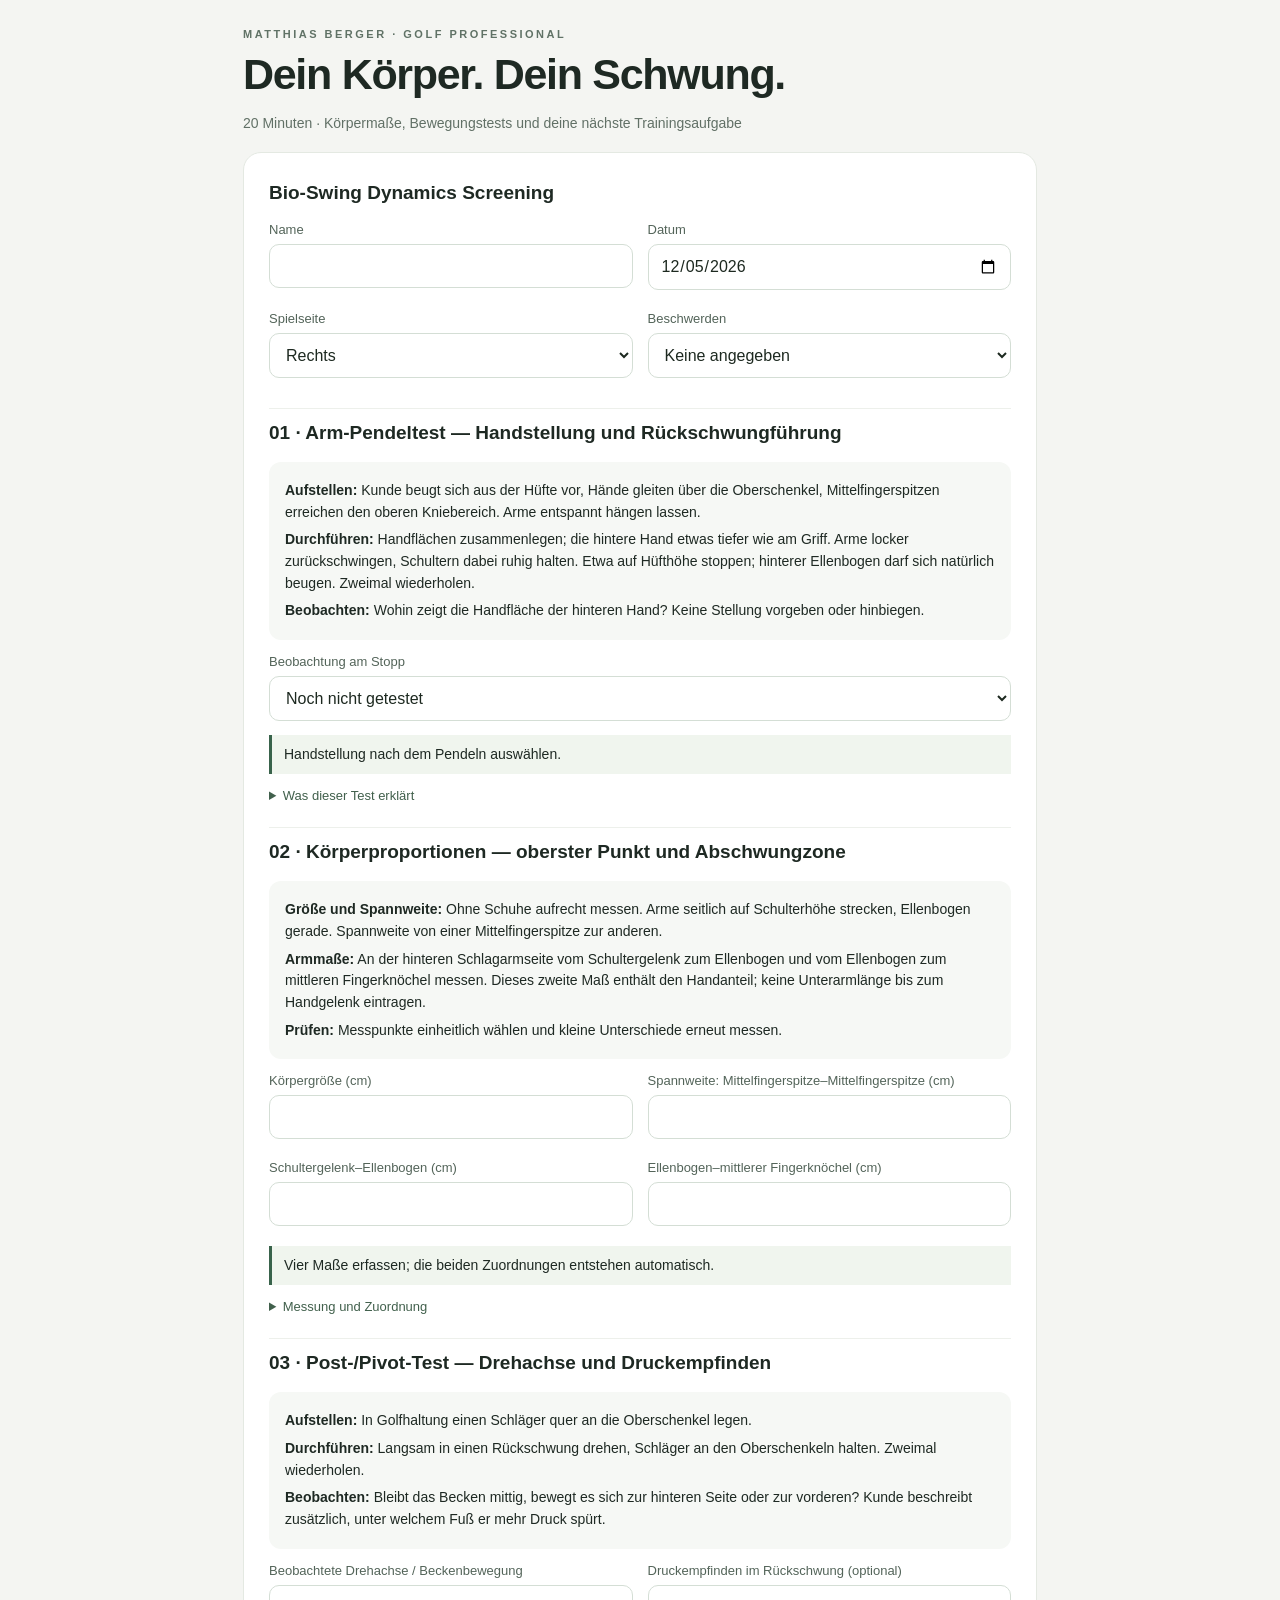
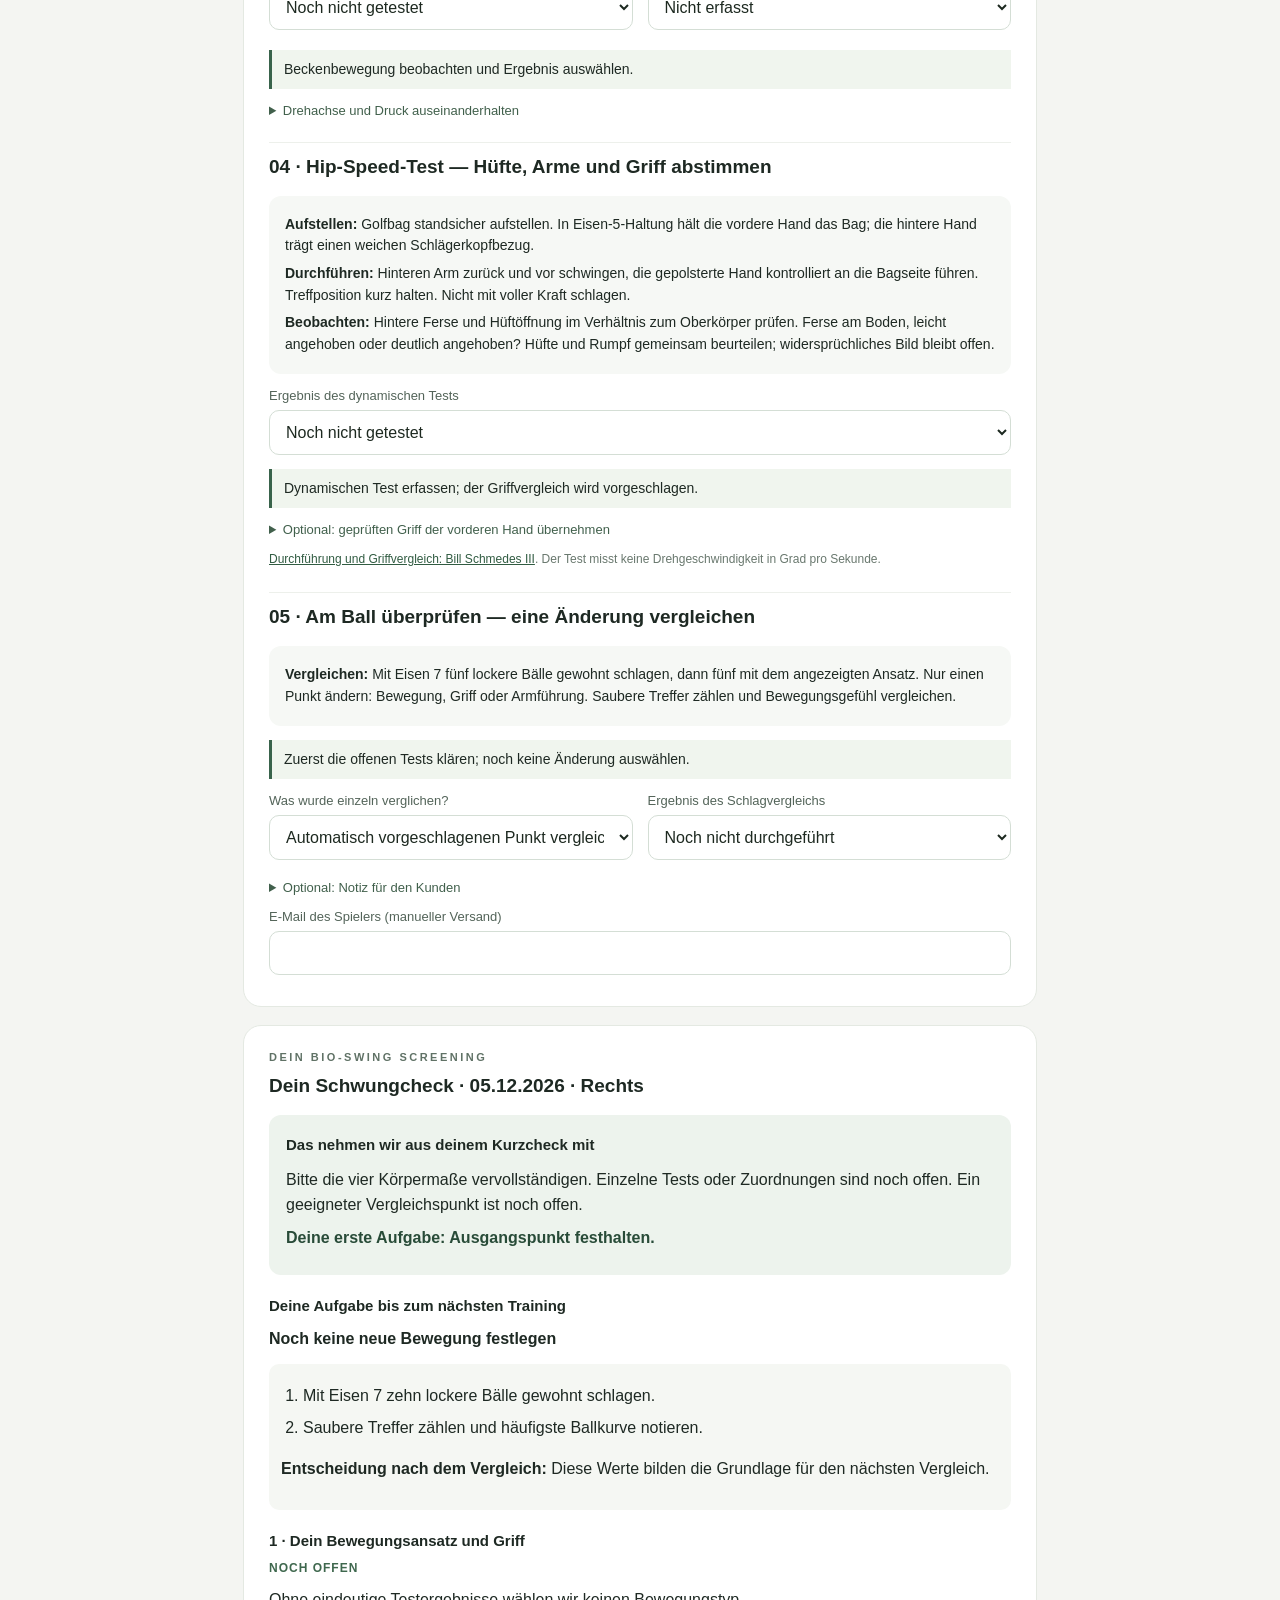
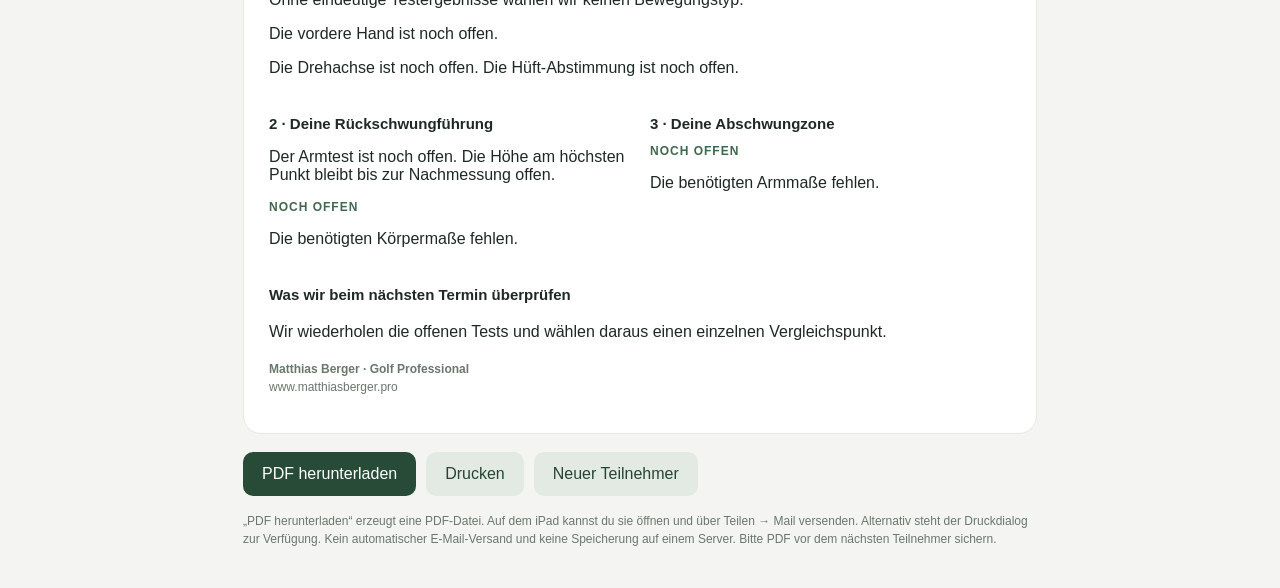
==== schwung-dna/index.html @ bc19c837 "Add guided Schwung-DNA screening and customer PDF report" ====
<!doctype html><html lang="de"><head><meta charset="utf-8"><meta name="viewport" content="width=device-width,initial-scale=1"><meta name="theme-color" content="#f4f5f2"><meta name="apple-mobile-web-app-capable" content="yes"><meta name="apple-mobile-web-app-title" content="Schwung-DNA"><link rel="manifest" href="manifest.webmanifest"><link rel="apple-touch-icon" href="icon.png"><title>Schwung-DNA | Matthias Berger</title><style>:root{font-family:-apple-system,BlinkMacSystemFont,'Helvetica Neue',Arial,sans-serif;color:#1e2923;background:#f4f5f2}*{box-sizing:border-box}body{margin:0}.wrap{max-width:850px;margin:auto;padding:28px}.eyebrow{font-size:11px;letter-spacing:2.5px;color:#607266;font-weight:600}h1{font-size:clamp(28px,5vw,43px);letter-spacing:-1.3px;margin:10px 0}h2{font-size:19px;margin:4px 0 18px}h3{font-size:15px;margin:22px 0 9px}.sub{color:#617066;font-size:14px;line-height:1.5}.card{background:#fff;border:1px solid #e4e9e2;border-radius:18px;padding:25px;margin:18px 0}.grid{display:grid;grid-template-columns:1fr 1fr;gap:15px}.field label{display:block;font-size:13px;margin-bottom:7px;color:#536459}input,select,textarea{width:100%;font:inherit;font-size:16px;padding:12px;border:1px solid #d4ded5;border-radius:10px;background:white;color:#1d2920}textarea{min-height:65px;resize:vertical}.hint{font-size:12px;color:#69786e;margin:6px 0 0;line-height:1.45}.section{padding-top:9px;border-top:1px solid #edf0eb;margin-top:24px}.result{background:#edf3ed;padding:17px;border-radius:12px;line-height:1.75}.result p{margin:6px 0}.pill{display:inline-block;border:1px solid #d6e2d7;padding:5px 9px;border-radius:30px;margin:3px 5px 3px 0;font-size:12px}.actions{display:flex;gap:10px;flex-wrap:wrap;margin:16px 0}button{border:0;border-radius:10px;background:#284b38;color:white;font:inherit;padding:13px 19px;cursor:pointer}.secondary{background:#e3eae3;color:#274433}.small{font-size:12px;color:#69776d;line-height:1.5}.reportline{border-bottom:1px solid #edf0ec;padding:8px 0}.reportline b{display:inline-block;min-width:155px}.tag{font-size:12px;font-weight:600;color:#3f684e;text-transform:uppercase;letter-spacing:1px}.no-print{}@media(max-width:620px){.wrap{padding:15px}.grid{grid-template-columns:1fr}.card{padding:18px}}@media print{@page{size:A4;margin:14mm}body{background:white}.wrap{max-width:none;padding:0}.no-print,.inputcard{display:none!important}.card{border:0;padding:0;margin:0}.result{background:#f0f3ef!important;-webkit-print-color-adjust:exact;print-color-adjust:exact}h1{font-size:28px}.reportline{padding:6px 0}h3{margin:13px 0 5px}}.visualgrid{display:grid;grid-template-columns:repeat(3,minmax(0,1fr));gap:10px}.visual{border:1px solid #dce4dc;border-radius:12px;padding:10px;text-align:center}.visual img{width:100%;height:145px;object-fit:contain}.visual strong{display:block;font-size:12px}.visual small{font-size:10px;color:#65756b}.visual.active{border:2px solid #37694e;background:#f0f6ef}.takeaway{background:#f5f7f3;border-radius:10px;padding:12px;margin:12px 0}.reportheader{display:flex;justify-content:space-between;gap:12px}.reportheader .site{font-size:11px;color:#627568}.reportline{overflow-wrap:anywhere}@media print{.visualgrid{grid-template-columns:repeat(3,1fr)}.visual img{height:100px}.visual{break-inside:avoid}.card{break-inside:auto}#report{font-size:11px}.takeaway{padding:8px}h2{margin:5px 0 9px}h3{margin:10px 0 5px}} @media print{#report{display:block!important}#planes img{max-height:90px!important}#report .visual{page-break-inside:avoid}#pdfhelp{display:none!important}} .visualgrid{grid-template-columns:repeat(2,minmax(0,1fr));max-width:650px;margin:12px auto}.visualgrid.single{grid-template-columns:1fr;max-width:340px}.photo-wrap{position:relative;height:280px;display:inline-block;max-width:100%;aspect-ratio:var(--ratio)}.photo-wrap img{width:100%;height:100%;object-fit:contain}.focusring{position:absolute;left:var(--x);top:var(--y);width:32px;height:32px;transform:translate(-50%,-50%);border:3px solid #284b38;box-shadow:0 0 0 2px white;border-radius:50%;pointer-events:none}.visual small{display:block;font-size:12px;line-height:1.5;margin:7px 0}.visual strong{font-size:15px;margin:9px 0}.visual{text-align:center;padding:14px}.result h3{margin-top:0}#screening{line-height:1.55}#findingreport,#practice,#recommendation{line-height:1.6}#reportname{margin-top:12px}#reportnote{margin-top:20px}@media print{#report{font-size:12px}.photo-wrap{height:210px}.visual img,#planes img{height:100%!important;max-height:none!important}.visualgrid{max-width:520px}.visualgrid.single{max-width:270px}h3{break-after:avoid}.takeaway,.result,.visualgrid{break-inside:avoid}#reportnote{font-size:9px}}@media print{@page{margin:10mm}#report{font-size:10.5px}#report h2{font-size:20px}#report h3{font-size:13px;margin:9px 0 4px}#report .small{font-size:9px}#report p{margin:5px 0;line-height:1.4}.photo-wrap{height:145px}.visualgrid.single{max-width:230px}.visualgrid{max-width:480px}.visual strong{font-size:11px}.visual small{font-size:9px}.visual{padding:7px}.result{padding:10px}#reportnote{break-inside:avoid}}.horizon-grid{max-width:none;gap:18px}.horizon-grid.single{max-width:650px}.horizon-grid .sequence{display:block;width:100%;height:auto;object-fit:contain}.horizon-grid strong{font-size:14px}.horizon-grid small{text-align:left}.coach-example{max-width:100%;height:auto;margin:10px 0}@media(max-width:620px){.horizon-grid{grid-template-columns:1fr}}@media print{.horizon-grid{max-width:none;gap:10px}.horizon-grid.single{max-width:420px}.horizon-grid .sequence,#planes .sequence{height:auto!important;max-height:none!important}.horizon-grid .visual{break-inside:avoid}.horizon-grid small{font-size:9px}}.profile-photo{max-width:560px;margin:12px auto}.profile-photo img{width:100%;height:auto;display:block}.track-wrap{position:relative}.track-highlight{position:absolute;top:0;bottom:0;width:33.333%;border:3px solid #284b38;pointer-events:none;border-radius:8px}.profile-photo small{display:block;font-size:11px;margin:5px 0;color:#617066}@media print{.profile-photo{max-width:290px;margin:5px auto}.profile-photo small{font-size:8px}#profilebody,#profileback,#profiledown{break-inside:avoid}}.testguide{background:#f6f8f5;border-radius:12px;padding:12px 16px;margin-bottom:14px;font-size:14px;line-height:1.55}.testguide p{margin:6px 0}.testresult{border-left:3px solid #39634b;padding:9px 12px;background:#f0f5ee;font-size:14px;line-height:1.5}details{margin:14px 0}summary{cursor:pointer;font-size:13px;color:#41604c}a{color:#315c42}.field{margin-bottom:6px}#profilebody .profile-photo,#profiledown .profile-photo{max-width:660px}@media print{#profilebody .profile-photo{max-width:360px}#profiledown .profile-photo{max-width:360px}}.priority{font-weight:600;color:#284b38}.planlabel{font-weight:600}#practice ol{padding-left:22px;margin:8px 0}#practice li{margin:8px 0;line-height:1.5}@media print{#trainingblock,#nextblock{break-inside:avoid;page-break-inside:avoid}#trainingblock h3,#nextblock h3{break-after:avoid;page-break-after:avoid}#report .profile-photo{max-width:260px}#profilebody .profile-photo{max-width:310px}#report .priority{margin:7px 0}#practice li{margin:4px 0;line-height:1.35}#report .takeaway{padding:8px}}.grip-crop{position:relative;overflow:hidden;width:100%}.grip-crop img{position:absolute;max-width:none;height:auto}.grip-crop.mirrored{transform:scaleX(-1)}.scoretable{width:100%;border-collapse:collapse;font-size:12px;margin:8px 0}.scoretable td,.scoretable th{border:1px solid #d9e2d8;text-align:left;padding:7px}.scoretable th{background:#f0f4ed}.plane-grid{display:grid;grid-template-columns:1fr 1fr;gap:20px}#bodypicture{float:right;width:180px;margin:0 0 12px 20px}#profilebody:after{content:"";display:block;clear:both}#bodypicture .profile-photo{margin:0}#trainingblock{margin:18px 0}#profileback,#profiledown{min-width:0}@media(max-width:620px){.plane-grid{grid-template-columns:1fr}#bodypicture{float:none;width:160px;margin:12px auto}.scoretable{font-size:10px}}@media print{#report{font-size:10px!important}#report h3{font-size:12px;margin:9px 0 4px}#report p{line-height:1.3!important;margin:4px 0!important}#report h2{font-size:18px}#report .result{padding:8px}#bodypicture{width:30mm;margin:0 0 4mm 5mm}#bodypicture .profile-photo{max-width:30mm}#bodypicture small{font-size:7px}#report .plane-grid{gap:5mm}#report .plane-grid .profile-photo{max-width:58mm;margin:4px auto}#report .plane-grid small{font-size:7px}#report .scoretable{font-size:8px}#report .scoretable td,#report .scoretable th{padding:5px}#trainingblock{margin:8px 0!important}#practice li{margin:3px 0;line-height:1.3}#report .takeaway{padding:7px}}</style></head><body><main class="wrap"><div class="eyebrow no-print">MATTHIAS BERGER · GOLF PROFESSIONAL</div><h1 class="no-print">Dein Körper. Dein Schwung.</h1><p class="sub no-print">20 Minuten · Körpermaße, Bewegungstests und deine nächste Trainingsaufgabe</p><section class="card inputcard"><h2>Bio-Swing Dynamics Screening</h2>

<div class="grid"><div class="field"><label for="name">Name</label><input id="name" autocomplete="off"></div><div class="field"><label for="date">Datum</label><input id="date" type="date"></div><div class="field"><label for="hand">Spielseite</label><select id="hand"><option>Rechts</option><option>Links</option></select></div><div class="field"><label for="pain">Beschwerden</label><select id="pain"><option value="Keine angegeben">Keine angegeben</option><option value="Bewegung schmerzhaft – Test angepasst/ausgelassen">Bewegung schmerzhaft – Test angepasst/ausgelassen</option><option value="Bewegung eingeschränkt">Bewegung eingeschränkt</option></select></div></div>


<div class="section"><h2>01 · Arm-Pendeltest — Handstellung und Rückschwungführung</h2>
<div class="testguide"><p><b>Aufstellen:</b> Kunde beugt sich aus der Hüfte vor, Hände gleiten über die Oberschenkel, Mittelfingerspitzen erreichen den oberen Kniebereich. Arme entspannt hängen lassen.</p>
<p><b>Durchführen:</b> Handflächen zusammenlegen; die hintere Hand etwas tiefer wie am Griff. Arme locker zurückschwingen, Schultern dabei ruhig halten. Etwa auf Hüfthöhe stoppen; hinterer Ellenbogen darf sich natürlich beugen. Zweimal wiederholen.</p>
<p><b>Beobachten:</b> Wohin zeigt die Handfläche der hinteren Hand? Keine Stellung vorgeben oder hinbiegen.</p></div>
<div class="field"><label for="fold">Beobachtung am Stopp</label><select id="fold"><option value="">Noch nicht getestet</option><option value="Side/Under">Handfläche eher nach oben · Under</option><option value="Side On">Handfläche eher seitlich · Side On</option><option value="On Top">Handfläche eher zum Boden · On Top</option><option value="Uneindeutig">Uneindeutig / bei Wiederholung unterschiedlich</option></select></div>
<p class="testresult" id="armresult"></p>
<details><summary>Was dieser Test erklärt</summary><p class="hint">Handstellung der hinteren Hand und ein Ansatz für die Rückschwungführung. Der höchste Rückschwungpunkt wird erst mit Größe/Spannweite bestimmt. Die drei Hauptgruppen sind eine vereinfachte Erfassung; Übergangsformen bleiben offen.</p><p class="hint"><a href="https://golf.com/instruction/grip-golf-club-test-can-tell-you/" target="_blank" rel="noopener">Durchführung: Debbie Doniger / Mike Adams</a> · <a href="https://appmesolutions.wixsite.com/vero-golf-pro/bioswing-dynamics-certification-exam" target="_blank" rel="noopener">Armfaltung und Ebenen: Sal Spallone</a></p></details></div>

<div class="section"><h2>02 · Körperproportionen — oberster Punkt und Abschwungzone</h2>
<div class="testguide"><p><b>Größe und Spannweite:</b> Ohne Schuhe aufrecht messen. Arme seitlich auf Schulterhöhe strecken, Ellenbogen gerade. Spannweite von einer Mittelfingerspitze zur anderen.</p>
<p><b>Armmaße:</b> An der hinteren Schlagarmseite vom Schultergelenk zum Ellenbogen und vom Ellenbogen zum mittleren Fingerknöchel messen. Dieses zweite Maß enthält den Handanteil; keine Unterarmlänge bis zum Handgelenk eintragen.</p>
<p><b>Prüfen:</b> Messpunkte einheitlich wählen und kleine Unterschiede erneut messen.</p></div>
<div class="grid"><div class="field"><label for="height">Körpergröße (cm)</label><input id="height" type="number" inputmode="decimal" min="100" max="230" step="0.1"></div><div class="field"><label for="span">Spannweite: Mittelfingerspitze–Mittelfingerspitze (cm)</label><input id="span" type="number" inputmode="decimal" min="90" max="250" step="0.1"></div><div class="field"><label for="upper">Schultergelenk–Ellenbogen (cm)</label><input id="upper" type="number" inputmode="decimal" min="15" max="65" step="0.1"></div><div class="field"><label for="fore">Ellenbogen–mittlerer Fingerknöchel (cm)</label><input id="fore" type="number" inputmode="decimal" min="15" max="70" step="0.1"></div></div>
<p class="testresult" id="measureresult"></p><details><summary>Messung und Zuordnung</summary><p class="hint">Spannweite im Verhältnis zur Größe → vorderer Arm am höchsten Rückschwungpunkt. Ellenbogen–Fingerknöchel im Verhältnis zum Oberarm → Abschwungzone. Ungleiche Differenzen bis 1 cm bleiben zur Nachmessung offen; eigene Arbeitsregel, kein offizieller BSD-Grenzwert.</p><p class="hint"><a href="https://www.advanceddynamicgolfcenter.com/post/what-is-bio-swing-mechanics" target="_blank" rel="noopener">Messung und Ebenen</a></p></details></div>

<div class="section"><h2>03 · Post-/Pivot-Test — Drehachse und Druckempfinden</h2>
<div class="testguide"><p><b>Aufstellen:</b> In Golfhaltung einen Schläger quer an die Oberschenkel legen.</p><p><b>Durchführen:</b> Langsam in einen Rückschwung drehen, Schläger an den Oberschenkeln halten. Zweimal wiederholen.</p><p><b>Beobachten:</b> Bleibt das Becken mittig, bewegt es sich zur hinteren Seite oder zur vorderen? Kunde beschreibt zusätzlich, unter welchem Fuß er mehr Druck spürt.</p></div>
<div class="grid"><div class="field"><label for="post">Beobachtete Drehachse / Beckenbewegung</label><select id="post"><option value="">Noch nicht getestet</option><option value="Front">Eher vordere Seite · Front Post</option><option value="Center">Eher mittig · Center Post</option><option value="Rear">Eher hintere Seite · Rear Post</option><option value="Unclear">Uneindeutig</option></select></div><div class="field"><label for="pressure">Druckempfinden im Rückschwung (optional)</label><select id="pressure"><option value="">Nicht erfasst</option><option value="front">Eher unter dem vorderen Fuß</option><option value="center">Ähnlich unter beiden Füßen</option><option value="rear">Eher unter dem hinteren Fuß</option><option value="unclear">Nicht eindeutig spürbar</option></select></div></div>
<p class="testresult" id="postresult"></p><details><summary>Drehachse und Druck auseinanderhalten</summary><p class="hint">Die beobachtete Drehachse hilft, die Körperbewegung zu organisieren. Das Druckempfinden ist eine zusätzliche Rückmeldung, keine gemessene Druckverteilung. Rear Post fordert nicht dazu auf, im Treffmoment das Gewicht hinten zu lassen. Für Druckkurven sind Messplatten erforderlich.</p><p class="hint"><a href="https://golf.com/instruction/five-easy-tests-to-gain-at-least-20-yards-with-your-driver/" target="_blank" rel="noopener">Durchführung: Mike Adams / Bernie Najar, Pivot-Test</a> · <a href="https://newhorizonsgolf.com/BioSwingDynamics.html" target="_blank" rel="noopener">Begriffserklärung: E.A. Tischler</a></p></details></div>

<div class="section"><h2>04 · Hip-Speed-Test — Hüfte, Arme und Griff abstimmen</h2>
<div class="testguide"><p><b>Aufstellen:</b> Golfbag standsicher aufstellen. In Eisen-5-Haltung hält die vordere Hand das Bag; die hintere Hand trägt einen weichen Schlägerkopfbezug.</p><p><b>Durchführen:</b> Hinteren Arm zurück und vor schwingen, die gepolsterte Hand kontrolliert an die Bagseite führen. Treffposition kurz halten. Nicht mit voller Kraft schlagen.</p><p><b>Beobachten:</b> Hintere Ferse und Hüftöffnung im Verhältnis zum Oberkörper prüfen. Ferse am Boden, leicht angehoben oder deutlich angehoben? Hüfte und Rumpf gemeinsam beurteilen; widersprüchliches Bild bleibt offen.</p></div>
<div class="field"><label for="hip">Ergebnis des dynamischen Tests</label><select id="hip"><option value="">Noch nicht getestet</option><option value="Slow">Ferse am Boden, Hüfte relativ zum Rumpf zurück · Slow</option><option value="Mid">Ferse leicht angehoben, Hüfte/Rumpf gemeinsam · Mid</option><option value="Fast">Ferse deutlich angehoben, Hüfte voraus · Fast</option><option value="Unclear">Merkmale widersprüchlich / uneindeutig</option></select></div>
<p class="testresult" id="hipresult"></p>
<details><summary>Optional: geprüften Griff der vorderen Hand übernehmen</summary><div class="field"><label for="leadgrip">Im Schlagvergleich bestätigter Griffansatz</label><select id="leadgrip"><option value="">Automatischen Vergleichsvorschlag verwenden</option><option>Schwächer</option><option>Neutral</option><option>Stärker</option></select></div><p class="hint">Die hintere Hand kommt aus Test 01. Der Hip-Speed-Test liefert einen Vergleichsvorschlag für die vordere Hand. Keine pauschale Drehung beider Hände und keine Änderung des Griffdrucks.</p></details>
<p class="hint"><a href="https://golfwrx.com/205319/measure-your-hip-speed-to-determine-your-proper-setup/" target="_blank" rel="noopener">Durchführung und Griffvergleich: Bill Schmedes III</a>. Der Test misst keine Drehgeschwindigkeit in Grad pro Sekunde.</p></div>

<div class="section"><h2>05 · Am Ball überprüfen — eine Änderung vergleichen</h2>
<div class="testguide"><p><b>Vergleichen:</b> Mit Eisen 7 fünf lockere Bälle gewohnt schlagen, dann fünf mit dem angezeigten Ansatz. Nur einen Punkt ändern: Bewegung, Griff oder Armführung. Saubere Treffer zählen und Bewegungsgefühl vergleichen.</p></div>
<p class="testresult" id="compareresult"></p>
<div class="grid"><div class="field"><label for="focus">Was wurde einzeln verglichen?</label><select id="focus"><option value="">Automatisch vorgeschlagenen Punkt vergleichen</option><option value="motion">Körperbewegung</option><option value="grip">Griffansatz</option><option value="back">Rückschwungführung / oberster Punkt</option><option value="down">Abschwungzone</option></select></div><div class="field"><label for="trial">Ergebnis des Schlagvergleichs</label><select id="trial"><option value="">Noch nicht durchgeführt</option><option value="better">Mehr saubere Treffer / angenehmer</option><option value="same">Kein klarer Unterschied</option><option value="worse">Ungünstiger</option><option value="unclear">Uneindeutig</option></select></div></div>


<details><summary>Optional: Notiz für den Kunden</summary><div class="field"><label for="finding">Persönliche Ergänzung</label><textarea id="finding" maxlength="200" placeholder="Nur ergänzen, wenn für das Training hilfreich."></textarea></div></details>
<div class="field"><label for="email">E-Mail des Spielers (manueller Versand)</label><input id="email" type="email" autocomplete="off"></div></div>
</section><section class="card" id="report">
<div class="eyebrow">DEIN BIO-SWING SCREENING</div><h2 id="reportname"></h2>
<div class="result"><h3>Das nehmen wir aus deinem Kurzcheck mit</h3><p id="findingreport"></p><p id="priority" class="priority"></p><p class="small" id="measurements"></p></div>
<section id="trainingblock"><h3>Deine Aufgabe bis zum nächsten Training</h3><p id="planlabel" class="planlabel"></p><div class="takeaway" id="practice"></div><div id="scorecard"><p class="small">Saubere Treffer eintragen — jeweils fünf Bälle pro Variante</p><table class="scoretable"><thead><tr><th>Einheit</th><th>Gewohnt</th><th>Vergleich</th><th>Gefühl: besser / gleich / schlechter</th></tr></thead><tbody><tr><td>1 · Datum: ______</td><td>___ / 5</td><td>___ / 5</td><td>________________</td></tr><tr><td>2 · Datum: ______</td><td>___ / 5</td><td>___ / 5</td><td>________________</td></tr></tbody></table></div></section><div id="profilebody"><h3>1 · Dein Bewegungsansatz und Griff</h3><div id="bodypicture"></div><p class="tag" id="powerlabel"></p><p id="powertext"></p><p id="griptext"></p><p id="bodydetail"></p></div>
<div class="plane-grid"><div id="profileback"><h3>2 · Deine Rückschwungführung</h3><p id="armbacktext"></p><p class="tag" id="backlabel"></p><p id="backtext"></p><div id="backpicture"></div></div>
<div id="profiledown"><h3>3 · Deine Abschwungzone</h3><p class="tag" id="downlabel"></p><p id="downtext"></p><div id="downpicture"></div></div></div><div id="observationsblock" hidden><h3>Im Termin beobachtet</h3><p id="observations"></p></div>

<section id="nextblock"><h3>Was wir beim nächsten Termin überprüfen</h3><p id="recommendation"></p></section>

<p class="small"><b>Matthias Berger · Golf Professional</b><br>www.matthiasberger.pro</p>
</section><div class="actions no-print"><button type="button" onclick="downloadReport(this)">PDF herunterladen</button><button type="button" class="secondary" onclick="printReport()">Drucken</button><button type="button" class="secondary" onclick="resetAll()">Neuer Teilnehmer</button></div><p class="small no-print">„PDF herunterladen“ erzeugt eine PDF-Datei. Auf dem iPad kannst du sie öffnen und über Teilen → Mail versenden. Alternativ steht der Druckdialog zur Verfügung. Kein automatischer E-Mail-Versand und keine Speicherung auf einem Server. Bitte PDF vor dem nächsten Teilnehmer sichern.</p></main><script src="rules.js"></script><script src="app.js"></script><div id="pdfhelp" class="card no-print" hidden style="margin:15px auto;max-width:900px"><strong>PDF auf dem iPad Pro speichern</strong><p>Die veröffentlichte Web-App in <b>Safari</b> öffnen. „PDF erstellen / Drucken“ antippen. In der iPad-Druckansicht die Seitenvorschau mit zwei Fingern auseinanderziehen. Dann auf „Teilen“ tippen und „In Dateien sichern“ oder „Mail“ wählen. Falls die Druckansicht nicht erscheint: In Safari auf Teilen → Drucken gehen.</p></div><script src="pdf.js"></script></body></html>
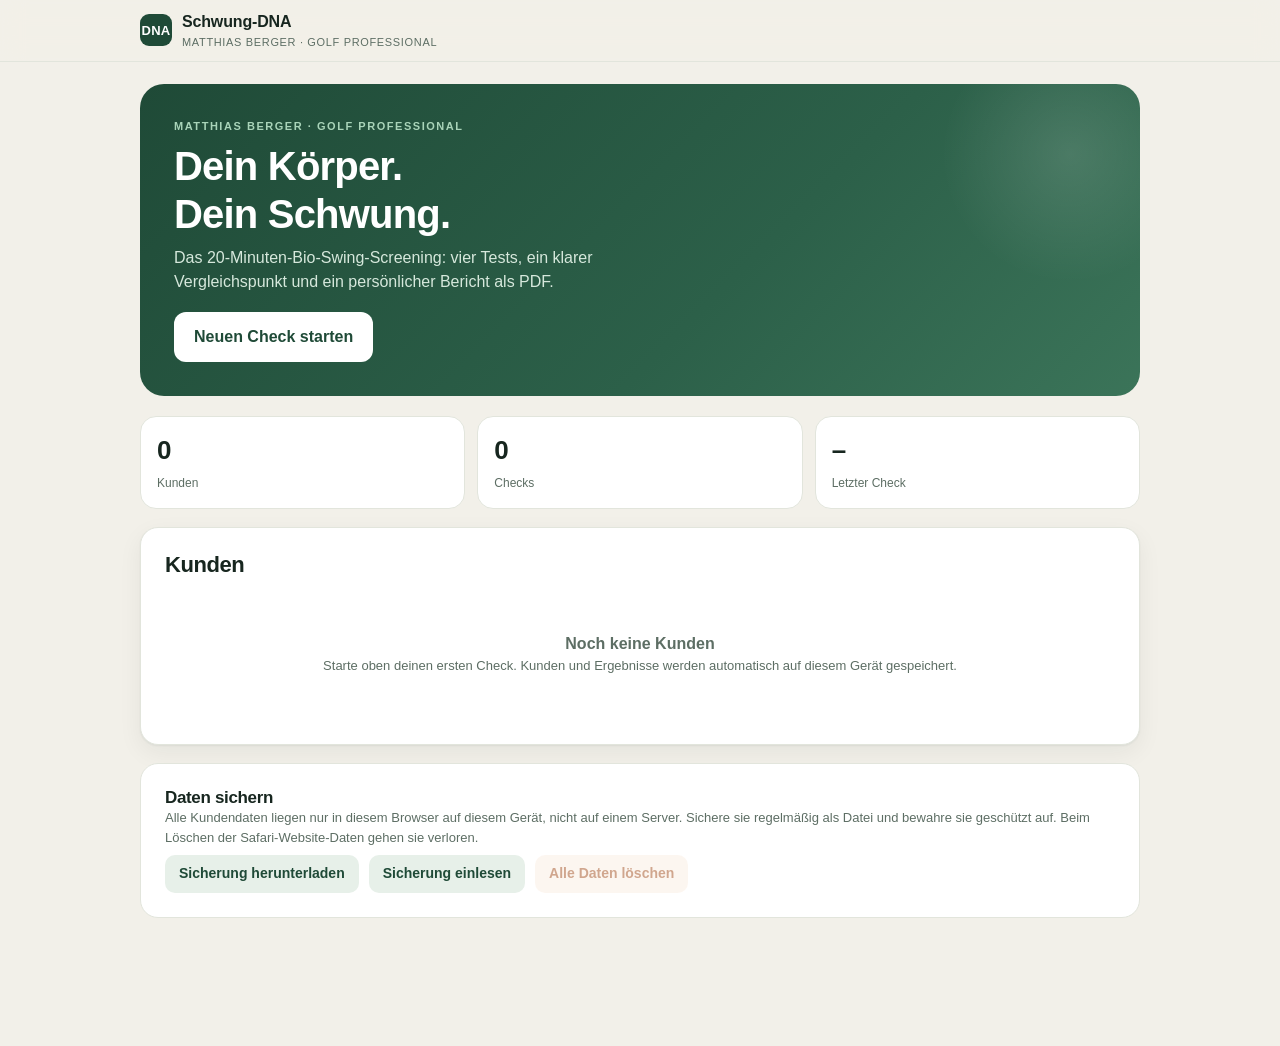
==== commit 35858117: "Add files via upload" ====
--- a/schwung-dna/index.html
+++ b/schwung-dna/index.html
@@ -1,51 +1,37 @@
-<!doctype html><html lang="de"><head><meta charset="utf-8"><meta name="viewport" content="width=device-width,initial-scale=1"><meta name="theme-color" content="#f4f5f2"><meta name="apple-mobile-web-app-capable" content="yes"><meta name="apple-mobile-web-app-title" content="Schwung-DNA"><link rel="manifest" href="manifest.webmanifest"><link rel="apple-touch-icon" href="icon.png"><title>Schwung-DNA | Matthias Berger</title><style>:root{font-family:-apple-system,BlinkMacSystemFont,'Helvetica Neue',Arial,sans-serif;color:#1e2923;background:#f4f5f2}*{box-sizing:border-box}body{margin:0}.wrap{max-width:850px;margin:auto;padding:28px}.eyebrow{font-size:11px;letter-spacing:2.5px;color:#607266;font-weight:600}h1{font-size:clamp(28px,5vw,43px);letter-spacing:-1.3px;margin:10px 0}h2{font-size:19px;margin:4px 0 18px}h3{font-size:15px;margin:22px 0 9px}.sub{color:#617066;font-size:14px;line-height:1.5}.card{background:#fff;border:1px solid #e4e9e2;border-radius:18px;padding:25px;margin:18px 0}.grid{display:grid;grid-template-columns:1fr 1fr;gap:15px}.field label{display:block;font-size:13px;margin-bottom:7px;color:#536459}input,select,textarea{width:100%;font:inherit;font-size:16px;padding:12px;border:1px solid #d4ded5;border-radius:10px;background:white;color:#1d2920}textarea{min-height:65px;resize:vertical}.hint{font-size:12px;color:#69786e;margin:6px 0 0;line-height:1.45}.section{padding-top:9px;border-top:1px solid #edf0eb;margin-top:24px}.result{background:#edf3ed;padding:17px;border-radius:12px;line-height:1.75}.result p{margin:6px 0}.pill{display:inline-block;border:1px solid #d6e2d7;padding:5px 9px;border-radius:30px;margin:3px 5px 3px 0;font-size:12px}.actions{display:flex;gap:10px;flex-wrap:wrap;margin:16px 0}button{border:0;border-radius:10px;background:#284b38;color:white;font:inherit;padding:13px 19px;cursor:pointer}.secondary{background:#e3eae3;color:#274433}.small{font-size:12px;color:#69776d;line-height:1.5}.reportline{border-bottom:1px solid #edf0ec;padding:8px 0}.reportline b{display:inline-block;min-width:155px}.tag{font-size:12px;font-weight:600;color:#3f684e;text-transform:uppercase;letter-spacing:1px}.no-print{}@media(max-width:620px){.wrap{padding:15px}.grid{grid-template-columns:1fr}.card{padding:18px}}@media print{@page{size:A4;margin:14mm}body{background:white}.wrap{max-width:none;padding:0}.no-print,.inputcard{display:none!important}.card{border:0;padding:0;margin:0}.result{background:#f0f3ef!important;-webkit-print-color-adjust:exact;print-color-adjust:exact}h1{font-size:28px}.reportline{padding:6px 0}h3{margin:13px 0 5px}}.visualgrid{display:grid;grid-template-columns:repeat(3,minmax(0,1fr));gap:10px}.visual{border:1px solid #dce4dc;border-radius:12px;padding:10px;text-align:center}.visual img{width:100%;height:145px;object-fit:contain}.visual strong{display:block;font-size:12px}.visual small{font-size:10px;color:#65756b}.visual.active{border:2px solid #37694e;background:#f0f6ef}.takeaway{background:#f5f7f3;border-radius:10px;padding:12px;margin:12px 0}.reportheader{display:flex;justify-content:space-between;gap:12px}.reportheader .site{font-size:11px;color:#627568}.reportline{overflow-wrap:anywhere}@media print{.visualgrid{grid-template-columns:repeat(3,1fr)}.visual img{height:100px}.visual{break-inside:avoid}.card{break-inside:auto}#report{font-size:11px}.takeaway{padding:8px}h2{margin:5px 0 9px}h3{margin:10px 0 5px}} @media print{#report{display:block!important}#planes img{max-height:90px!important}#report .visual{page-break-inside:avoid}#pdfhelp{display:none!important}} .visualgrid{grid-template-columns:repeat(2,minmax(0,1fr));max-width:650px;margin:12px auto}.visualgrid.single{grid-template-columns:1fr;max-width:340px}.photo-wrap{position:relative;height:280px;display:inline-block;max-width:100%;aspect-ratio:var(--ratio)}.photo-wrap img{width:100%;height:100%;object-fit:contain}.focusring{position:absolute;left:var(--x);top:var(--y);width:32px;height:32px;transform:translate(-50%,-50%);border:3px solid #284b38;box-shadow:0 0 0 2px white;border-radius:50%;pointer-events:none}.visual small{display:block;font-size:12px;line-height:1.5;margin:7px 0}.visual strong{font-size:15px;margin:9px 0}.visual{text-align:center;padding:14px}.result h3{margin-top:0}#screening{line-height:1.55}#findingreport,#practice,#recommendation{line-height:1.6}#reportname{margin-top:12px}#reportnote{margin-top:20px}@media print{#report{font-size:12px}.photo-wrap{height:210px}.visual img,#planes img{height:100%!important;max-height:none!important}.visualgrid{max-width:520px}.visualgrid.single{max-width:270px}h3{break-after:avoid}.takeaway,.result,.visualgrid{break-inside:avoid}#reportnote{font-size:9px}}@media print{@page{margin:10mm}#report{font-size:10.5px}#report h2{font-size:20px}#report h3{font-size:13px;margin:9px 0 4px}#report .small{font-size:9px}#report p{margin:5px 0;line-height:1.4}.photo-wrap{height:145px}.visualgrid.single{max-width:230px}.visualgrid{max-width:480px}.visual strong{font-size:11px}.visual small{font-size:9px}.visual{padding:7px}.result{padding:10px}#reportnote{break-inside:avoid}}.horizon-grid{max-width:none;gap:18px}.horizon-grid.single{max-width:650px}.horizon-grid .sequence{display:block;width:100%;height:auto;object-fit:contain}.horizon-grid strong{font-size:14px}.horizon-grid small{text-align:left}.coach-example{max-width:100%;height:auto;margin:10px 0}@media(max-width:620px){.horizon-grid{grid-template-columns:1fr}}@media print{.horizon-grid{max-width:none;gap:10px}.horizon-grid.single{max-width:420px}.horizon-grid .sequence,#planes .sequence{height:auto!important;max-height:none!important}.horizon-grid .visual{break-inside:avoid}.horizon-grid small{font-size:9px}}.profile-photo{max-width:560px;margin:12px auto}.profile-photo img{width:100%;height:auto;display:block}.track-wrap{position:relative}.track-highlight{position:absolute;top:0;bottom:0;width:33.333%;border:3px solid #284b38;pointer-events:none;border-radius:8px}.profile-photo small{display:block;font-size:11px;margin:5px 0;color:#617066}@media print{.profile-photo{max-width:290px;margin:5px auto}.profile-photo small{font-size:8px}#profilebody,#profileback,#profiledown{break-inside:avoid}}.testguide{background:#f6f8f5;border-radius:12px;padding:12px 16px;margin-bottom:14px;font-size:14px;line-height:1.55}.testguide p{margin:6px 0}.testresult{border-left:3px solid #39634b;padding:9px 12px;background:#f0f5ee;font-size:14px;line-height:1.5}details{margin:14px 0}summary{cursor:pointer;font-size:13px;color:#41604c}a{color:#315c42}.field{margin-bottom:6px}#profilebody .profile-photo,#profiledown .profile-photo{max-width:660px}@media print{#profilebody .profile-photo{max-width:360px}#profiledown .profile-photo{max-width:360px}}.priority{font-weight:600;color:#284b38}.planlabel{font-weight:600}#practice ol{padding-left:22px;margin:8px 0}#practice li{margin:8px 0;line-height:1.5}@media print{#trainingblock,#nextblock{break-inside:avoid;page-break-inside:avoid}#trainingblock h3,#nextblock h3{break-after:avoid;page-break-after:avoid}#report .profile-photo{max-width:260px}#profilebody .profile-photo{max-width:310px}#report .priority{margin:7px 0}#practice li{margin:4px 0;line-height:1.35}#report .takeaway{padding:8px}}.grip-crop{position:relative;overflow:hidden;width:100%}.grip-crop img{position:absolute;max-width:none;height:auto}.grip-crop.mirrored{transform:scaleX(-1)}.scoretable{width:100%;border-collapse:collapse;font-size:12px;margin:8px 0}.scoretable td,.scoretable th{border:1px solid #d9e2d8;text-align:left;padding:7px}.scoretable th{background:#f0f4ed}.plane-grid{display:grid;grid-template-columns:1fr 1fr;gap:20px}#bodypicture{float:right;width:180px;margin:0 0 12px 20px}#profilebody:after{content:"";display:block;clear:both}#bodypicture .profile-photo{margin:0}#trainingblock{margin:18px 0}#profileback,#profiledown{min-width:0}@media(max-width:620px){.plane-grid{grid-template-columns:1fr}#bodypicture{float:none;width:160px;margin:12px auto}.scoretable{font-size:10px}}@media print{#report{font-size:10px!important}#report h3{font-size:12px;margin:9px 0 4px}#report p{line-height:1.3!important;margin:4px 0!important}#report h2{font-size:18px}#report .result{padding:8px}#bodypicture{width:30mm;margin:0 0 4mm 5mm}#bodypicture .profile-photo{max-width:30mm}#bodypicture small{font-size:7px}#report .plane-grid{gap:5mm}#report .plane-grid .profile-photo{max-width:58mm;margin:4px auto}#report .plane-grid small{font-size:7px}#report .scoretable{font-size:8px}#report .scoretable td,#report .scoretable th{padding:5px}#trainingblock{margin:8px 0!important}#practice li{margin:3px 0;line-height:1.3}#report .takeaway{padding:7px}}</style></head><body><main class="wrap"><div class="eyebrow no-print">MATTHIAS BERGER · GOLF PROFESSIONAL</div><h1 class="no-print">Dein Körper. Dein Schwung.</h1><p class="sub no-print">20 Minuten · Körpermaße, Bewegungstests und deine nächste Trainingsaufgabe</p><section class="card inputcard"><h2>Bio-Swing Dynamics Screening</h2>
-
-<div class="grid"><div class="field"><label for="name">Name</label><input id="name" autocomplete="off"></div><div class="field"><label for="date">Datum</label><input id="date" type="date"></div><div class="field"><label for="hand">Spielseite</label><select id="hand"><option>Rechts</option><option>Links</option></select></div><div class="field"><label for="pain">Beschwerden</label><select id="pain"><option value="Keine angegeben">Keine angegeben</option><option value="Bewegung schmerzhaft – Test angepasst/ausgelassen">Bewegung schmerzhaft – Test angepasst/ausgelassen</option><option value="Bewegung eingeschränkt">Bewegung eingeschränkt</option></select></div></div>
-
-
-<div class="section"><h2>01 · Arm-Pendeltest — Handstellung und Rückschwungführung</h2>
-<div class="testguide"><p><b>Aufstellen:</b> Kunde beugt sich aus der Hüfte vor, Hände gleiten über die Oberschenkel, Mittelfingerspitzen erreichen den oberen Kniebereich. Arme entspannt hängen lassen.</p>
-<p><b>Durchführen:</b> Handflächen zusammenlegen; die hintere Hand etwas tiefer wie am Griff. Arme locker zurückschwingen, Schultern dabei ruhig halten. Etwa auf Hüfthöhe stoppen; hinterer Ellenbogen darf sich natürlich beugen. Zweimal wiederholen.</p>
-<p><b>Beobachten:</b> Wohin zeigt die Handfläche der hinteren Hand? Keine Stellung vorgeben oder hinbiegen.</p></div>
-<div class="field"><label for="fold">Beobachtung am Stopp</label><select id="fold"><option value="">Noch nicht getestet</option><option value="Side/Under">Handfläche eher nach oben · Under</option><option value="Side On">Handfläche eher seitlich · Side On</option><option value="On Top">Handfläche eher zum Boden · On Top</option><option value="Uneindeutig">Uneindeutig / bei Wiederholung unterschiedlich</option></select></div>
-<p class="testresult" id="armresult"></p>
-<details><summary>Was dieser Test erklärt</summary><p class="hint">Handstellung der hinteren Hand und ein Ansatz für die Rückschwungführung. Der höchste Rückschwungpunkt wird erst mit Größe/Spannweite bestimmt. Die drei Hauptgruppen sind eine vereinfachte Erfassung; Übergangsformen bleiben offen.</p><p class="hint"><a href="https://golf.com/instruction/grip-golf-club-test-can-tell-you/" target="_blank" rel="noopener">Durchführung: Debbie Doniger / Mike Adams</a> · <a href="https://appmesolutions.wixsite.com/vero-golf-pro/bioswing-dynamics-certification-exam" target="_blank" rel="noopener">Armfaltung und Ebenen: Sal Spallone</a></p></details></div>
-
-<div class="section"><h2>02 · Körperproportionen — oberster Punkt und Abschwungzone</h2>
-<div class="testguide"><p><b>Größe und Spannweite:</b> Ohne Schuhe aufrecht messen. Arme seitlich auf Schulterhöhe strecken, Ellenbogen gerade. Spannweite von einer Mittelfingerspitze zur anderen.</p>
-<p><b>Armmaße:</b> An der hinteren Schlagarmseite vom Schultergelenk zum Ellenbogen und vom Ellenbogen zum mittleren Fingerknöchel messen. Dieses zweite Maß enthält den Handanteil; keine Unterarmlänge bis zum Handgelenk eintragen.</p>
-<p><b>Prüfen:</b> Messpunkte einheitlich wählen und kleine Unterschiede erneut messen.</p></div>
-<div class="grid"><div class="field"><label for="height">Körpergröße (cm)</label><input id="height" type="number" inputmode="decimal" min="100" max="230" step="0.1"></div><div class="field"><label for="span">Spannweite: Mittelfingerspitze–Mittelfingerspitze (cm)</label><input id="span" type="number" inputmode="decimal" min="90" max="250" step="0.1"></div><div class="field"><label for="upper">Schultergelenk–Ellenbogen (cm)</label><input id="upper" type="number" inputmode="decimal" min="15" max="65" step="0.1"></div><div class="field"><label for="fore">Ellenbogen–mittlerer Fingerknöchel (cm)</label><input id="fore" type="number" inputmode="decimal" min="15" max="70" step="0.1"></div></div>
-<p class="testresult" id="measureresult"></p><details><summary>Messung und Zuordnung</summary><p class="hint">Spannweite im Verhältnis zur Größe → vorderer Arm am höchsten Rückschwungpunkt. Ellenbogen–Fingerknöchel im Verhältnis zum Oberarm → Abschwungzone. Ungleiche Differenzen bis 1 cm bleiben zur Nachmessung offen; eigene Arbeitsregel, kein offizieller BSD-Grenzwert.</p><p class="hint"><a href="https://www.advanceddynamicgolfcenter.com/post/what-is-bio-swing-mechanics" target="_blank" rel="noopener">Messung und Ebenen</a></p></details></div>
-
-<div class="section"><h2>03 · Post-/Pivot-Test — Drehachse und Druckempfinden</h2>
-<div class="testguide"><p><b>Aufstellen:</b> In Golfhaltung einen Schläger quer an die Oberschenkel legen.</p><p><b>Durchführen:</b> Langsam in einen Rückschwung drehen, Schläger an den Oberschenkeln halten. Zweimal wiederholen.</p><p><b>Beobachten:</b> Bleibt das Becken mittig, bewegt es sich zur hinteren Seite oder zur vorderen? Kunde beschreibt zusätzlich, unter welchem Fuß er mehr Druck spürt.</p></div>
-<div class="grid"><div class="field"><label for="post">Beobachtete Drehachse / Beckenbewegung</label><select id="post"><option value="">Noch nicht getestet</option><option value="Front">Eher vordere Seite · Front Post</option><option value="Center">Eher mittig · Center Post</option><option value="Rear">Eher hintere Seite · Rear Post</option><option value="Unclear">Uneindeutig</option></select></div><div class="field"><label for="pressure">Druckempfinden im Rückschwung (optional)</label><select id="pressure"><option value="">Nicht erfasst</option><option value="front">Eher unter dem vorderen Fuß</option><option value="center">Ähnlich unter beiden Füßen</option><option value="rear">Eher unter dem hinteren Fuß</option><option value="unclear">Nicht eindeutig spürbar</option></select></div></div>
-<p class="testresult" id="postresult"></p><details><summary>Drehachse und Druck auseinanderhalten</summary><p class="hint">Die beobachtete Drehachse hilft, die Körperbewegung zu organisieren. Das Druckempfinden ist eine zusätzliche Rückmeldung, keine gemessene Druckverteilung. Rear Post fordert nicht dazu auf, im Treffmoment das Gewicht hinten zu lassen. Für Druckkurven sind Messplatten erforderlich.</p><p class="hint"><a href="https://golf.com/instruction/five-easy-tests-to-gain-at-least-20-yards-with-your-driver/" target="_blank" rel="noopener">Durchführung: Mike Adams / Bernie Najar, Pivot-Test</a> · <a href="https://newhorizonsgolf.com/BioSwingDynamics.html" target="_blank" rel="noopener">Begriffserklärung: E.A. Tischler</a></p></details></div>
-
-<div class="section"><h2>04 · Hip-Speed-Test — Hüfte, Arme und Griff abstimmen</h2>
-<div class="testguide"><p><b>Aufstellen:</b> Golfbag standsicher aufstellen. In Eisen-5-Haltung hält die vordere Hand das Bag; die hintere Hand trägt einen weichen Schlägerkopfbezug.</p><p><b>Durchführen:</b> Hinteren Arm zurück und vor schwingen, die gepolsterte Hand kontrolliert an die Bagseite führen. Treffposition kurz halten. Nicht mit voller Kraft schlagen.</p><p><b>Beobachten:</b> Hintere Ferse und Hüftöffnung im Verhältnis zum Oberkörper prüfen. Ferse am Boden, leicht angehoben oder deutlich angehoben? Hüfte und Rumpf gemeinsam beurteilen; widersprüchliches Bild bleibt offen.</p></div>
-<div class="field"><label for="hip">Ergebnis des dynamischen Tests</label><select id="hip"><option value="">Noch nicht getestet</option><option value="Slow">Ferse am Boden, Hüfte relativ zum Rumpf zurück · Slow</option><option value="Mid">Ferse leicht angehoben, Hüfte/Rumpf gemeinsam · Mid</option><option value="Fast">Ferse deutlich angehoben, Hüfte voraus · Fast</option><option value="Unclear">Merkmale widersprüchlich / uneindeutig</option></select></div>
-<p class="testresult" id="hipresult"></p>
-<details><summary>Optional: geprüften Griff der vorderen Hand übernehmen</summary><div class="field"><label for="leadgrip">Im Schlagvergleich bestätigter Griffansatz</label><select id="leadgrip"><option value="">Automatischen Vergleichsvorschlag verwenden</option><option>Schwächer</option><option>Neutral</option><option>Stärker</option></select></div><p class="hint">Die hintere Hand kommt aus Test 01. Der Hip-Speed-Test liefert einen Vergleichsvorschlag für die vordere Hand. Keine pauschale Drehung beider Hände und keine Änderung des Griffdrucks.</p></details>
-<p class="hint"><a href="https://golfwrx.com/205319/measure-your-hip-speed-to-determine-your-proper-setup/" target="_blank" rel="noopener">Durchführung und Griffvergleich: Bill Schmedes III</a>. Der Test misst keine Drehgeschwindigkeit in Grad pro Sekunde.</p></div>
-
-<div class="section"><h2>05 · Am Ball überprüfen — eine Änderung vergleichen</h2>
-<div class="testguide"><p><b>Vergleichen:</b> Mit Eisen 7 fünf lockere Bälle gewohnt schlagen, dann fünf mit dem angezeigten Ansatz. Nur einen Punkt ändern: Bewegung, Griff oder Armführung. Saubere Treffer zählen und Bewegungsgefühl vergleichen.</p></div>
-<p class="testresult" id="compareresult"></p>
-<div class="grid"><div class="field"><label for="focus">Was wurde einzeln verglichen?</label><select id="focus"><option value="">Automatisch vorgeschlagenen Punkt vergleichen</option><option value="motion">Körperbewegung</option><option value="grip">Griffansatz</option><option value="back">Rückschwungführung / oberster Punkt</option><option value="down">Abschwungzone</option></select></div><div class="field"><label for="trial">Ergebnis des Schlagvergleichs</label><select id="trial"><option value="">Noch nicht durchgeführt</option><option value="better">Mehr saubere Treffer / angenehmer</option><option value="same">Kein klarer Unterschied</option><option value="worse">Ungünstiger</option><option value="unclear">Uneindeutig</option></select></div></div>
-
-
-<details><summary>Optional: Notiz für den Kunden</summary><div class="field"><label for="finding">Persönliche Ergänzung</label><textarea id="finding" maxlength="200" placeholder="Nur ergänzen, wenn für das Training hilfreich."></textarea></div></details>
-<div class="field"><label for="email">E-Mail des Spielers (manueller Versand)</label><input id="email" type="email" autocomplete="off"></div></div>
-</section><section class="card" id="report">
-<div class="eyebrow">DEIN BIO-SWING SCREENING</div><h2 id="reportname"></h2>
-<div class="result"><h3>Das nehmen wir aus deinem Kurzcheck mit</h3><p id="findingreport"></p><p id="priority" class="priority"></p><p class="small" id="measurements"></p></div>
-<section id="trainingblock"><h3>Deine Aufgabe bis zum nächsten Training</h3><p id="planlabel" class="planlabel"></p><div class="takeaway" id="practice"></div><div id="scorecard"><p class="small">Saubere Treffer eintragen — jeweils fünf Bälle pro Variante</p><table class="scoretable"><thead><tr><th>Einheit</th><th>Gewohnt</th><th>Vergleich</th><th>Gefühl: besser / gleich / schlechter</th></tr></thead><tbody><tr><td>1 · Datum: ______</td><td>___ / 5</td><td>___ / 5</td><td>________________</td></tr><tr><td>2 · Datum: ______</td><td>___ / 5</td><td>___ / 5</td><td>________________</td></tr></tbody></table></div></section><div id="profilebody"><h3>1 · Dein Bewegungsansatz und Griff</h3><div id="bodypicture"></div><p class="tag" id="powerlabel"></p><p id="powertext"></p><p id="griptext"></p><p id="bodydetail"></p></div>
-<div class="plane-grid"><div id="profileback"><h3>2 · Deine Rückschwungführung</h3><p id="armbacktext"></p><p class="tag" id="backlabel"></p><p id="backtext"></p><div id="backpicture"></div></div>
-<div id="profiledown"><h3>3 · Deine Abschwungzone</h3><p class="tag" id="downlabel"></p><p id="downtext"></p><div id="downpicture"></div></div></div><div id="observationsblock" hidden><h3>Im Termin beobachtet</h3><p id="observations"></p></div>
-
-<section id="nextblock"><h3>Was wir beim nächsten Termin überprüfen</h3><p id="recommendation"></p></section>
-
-<p class="small"><b>Matthias Berger · Golf Professional</b><br>www.matthiasberger.pro</p>
-</section><div class="actions no-print"><button type="button" onclick="downloadReport(this)">PDF herunterladen</button><button type="button" class="secondary" onclick="printReport()">Drucken</button><button type="button" class="secondary" onclick="resetAll()">Neuer Teilnehmer</button></div><p class="small no-print">„PDF herunterladen“ erzeugt eine PDF-Datei. Auf dem iPad kannst du sie öffnen und über Teilen → Mail versenden. Alternativ steht der Druckdialog zur Verfügung. Kein automatischer E-Mail-Versand und keine Speicherung auf einem Server. Bitte PDF vor dem nächsten Teilnehmer sichern.</p></main><script src="rules.js"></script><script src="app.js"></script><div id="pdfhelp" class="card no-print" hidden style="margin:15px auto;max-width:900px"><strong>PDF auf dem iPad Pro speichern</strong><p>Die veröffentlichte Web-App in <b>Safari</b> öffnen. „PDF erstellen / Drucken“ antippen. In der iPad-Druckansicht die Seitenvorschau mit zwei Fingern auseinanderziehen. Dann auf „Teilen“ tippen und „In Dateien sichern“ oder „Mail“ wählen. Falls die Druckansicht nicht erscheint: In Safari auf Teilen → Drucken gehen.</p></div><script src="pdf.js"></script></body></html>
+<!doctype html>
+<html lang="de">
+<head>
+<meta charset="utf-8">
+<meta name="viewport" content="width=device-width,initial-scale=1,viewport-fit=cover">
+<meta name="theme-color" content="#f2f0e9">
+<meta name="apple-mobile-web-app-capable" content="yes">
+<meta name="mobile-web-app-capable" content="yes">
+<meta name="apple-mobile-web-app-title" content="Schwung-DNA">
+<meta name="apple-mobile-web-app-status-bar-style" content="default">
+<meta name="robots" content="noindex,nofollow">
+<link rel="manifest" href="manifest.webmanifest">
+<link rel="apple-touch-icon" href="icon.png">
+<link rel="icon" href="icon.png">
+<link rel="stylesheet" href="css/styles.css">
+<title>Schwung-DNA | Matthias Berger</title>
+</head>
+<body>
+<header class="topbar no-print">
+  <div class="topbar-in">
+    <button class="brand" id="brand" aria-label="Zur Startseite"><span class="brand-mark">DNA</span><span>Schwung-DNA<small>Matthias Berger · Golf Professional</small></span></button>
+    <span class="spacer"></span>
+    <span class="save-state" id="savestate" hidden></span>
+    <span id="timerslot"></span>
+  </div>
+</header>
+<main id="app" aria-live="polite"><noscript>Bitte JavaScript aktivieren.</noscript></main>
+<script src="js/rules.js"></script>
+<script src="js/drills.js"></script>
+<script src="js/model.js"></script>
+<script src="js/store.js"></script>
+<script src="js/charts.js"></script>
+<script src="lib/pdf-lib.min.js"></script>
+<script src="js/pdf.js"></script>
+<script src="js/app.js"></script>
+</body>
+</html>
--- a/schwung-dna/css/styles.css
+++ b/schwung-dna/css/styles.css
@@ -0,0 +1,228 @@
+/* Schwung-DNA · Matthias Berger — Oberfläche für iPad und Handy */
+:root{
+  --ink:#17261f;--muted:#5d6e64;--faint:#8a978f;--bg:#f2f0e9;--card:#fff;--line:#e2e5dc;
+  --green:#1f4a37;--green2:#2f6a4f;--mint:#e7f0e9;--mint2:#d3e5d8;--gold:#b8913a;--goldbg:#f7efd9;--warn:#a3501f;--warnbg:#fbeee3;--bad:#9b2c2c;
+  --radius:18px;--shadow:0 1px 2px rgba(23,38,31,.06),0 8px 24px rgba(23,38,31,.06);
+  --font:-apple-system,BlinkMacSystemFont,"SF Pro Text","Helvetica Neue",Arial,sans-serif;
+}
+*{box-sizing:border-box;-webkit-tap-highlight-color:transparent}
+html{-webkit-text-size-adjust:100%}
+body{margin:0;font-family:var(--font);color:var(--ink);background:var(--bg);line-height:1.5;font-size:16px}
+h1,h2,h3,h4{margin:0;letter-spacing:-.02em;line-height:1.2}
+h1{font-size:clamp(28px,5vw,40px)}h2{font-size:22px}h3{font-size:17px}h4{font-size:15px}
+p{margin:0 0 .6em}a{color:var(--green2)}
+button,input,select,textarea{font:inherit;color:inherit}
+[hidden]{display:none!important}
+
+/* ---------- Kopfzeile ---------- */
+.topbar{position:sticky;top:env(safe-area-inset-top,0px);z-index:20;background:rgba(242,240,233,.92);backdrop-filter:saturate(1.4) blur(12px);-webkit-backdrop-filter:saturate(1.4) blur(12px);border-bottom:1px solid var(--line)}
+.topbar-in{max-width:1040px;margin:auto;padding:10px 20px;display:flex;align-items:center;gap:12px;min-height:58px}
+.brand{text-align:left;display:flex;align-items:center;gap:10px;font-weight:700;letter-spacing:-.01em;cursor:pointer;border:0;background:none;padding:0}
+.brand-mark{width:32px;height:32px;border-radius:9px;background:var(--green);color:#fff;display:grid;place-items:center;font-size:13px;font-weight:700;letter-spacing:.02em}
+.brand small{display:block;font-weight:500;color:var(--muted);font-size:11px;letter-spacing:.06em;text-transform:uppercase}
+.spacer{flex:1}
+.save-state{font-size:12px;color:var(--muted);display:flex;align-items:center;gap:6px}
+.save-state i{width:7px;height:7px;border-radius:50%;background:#4aa36f;display:inline-block}
+.save-state.warn i{background:var(--warn)}
+.timer{font-variant-numeric:tabular-nums;font-weight:600;font-size:14px;background:#fff;border:1px solid var(--line);border-radius:30px;padding:6px 12px;display:flex;align-items:center;gap:8px;cursor:pointer}
+.timer.over{color:var(--warn);border-color:#e9c9ae}
+.timer .dot{width:8px;height:8px;border-radius:50%;background:var(--faint)}.timer.run .dot{background:#4aa36f;animation:pulse 1.6s infinite}
+@keyframes pulse{50%{opacity:.3}}
+
+main{max-width:1040px;margin:auto;padding:22px 20px 110px}
+.card{background:var(--card);border:1px solid var(--line);border-radius:var(--radius);padding:24px;box-shadow:var(--shadow);margin:0 0 18px}
+.card.flat{box-shadow:none}
+.card h2{margin-bottom:6px}
+.eyebrow{font-size:11px;letter-spacing:.14em;text-transform:uppercase;font-weight:700;color:var(--green2)}
+.lead{color:var(--muted);font-size:15px}
+.muted{color:var(--muted)}.small{font-size:13px}.tiny{font-size:12px}
+
+/* ---------- Buttons ---------- */
+.btn{appearance:none;border:0;border-radius:12px;background:var(--green);color:#fff;padding:13px 20px;font-weight:600;cursor:pointer;min-height:48px;display:inline-flex;align-items:center;justify-content:center;gap:8px;text-decoration:none;transition:transform .08s,background .15s}
+.btn:hover{background:#1a3f2f}.btn:active{transform:scale(.98)}
+.btn.secondary{background:var(--mint);color:var(--green)}.btn.secondary:hover{background:var(--mint2)}
+.btn.ghost{background:transparent;color:var(--green);border:1px solid var(--line)}.btn.ghost:hover{background:#fff}
+.btn.danger{background:var(--warnbg);color:var(--warn)}
+.btn.small{min-height:38px;padding:8px 14px;font-size:14px;border-radius:10px}
+.btn[disabled]{opacity:.5;pointer-events:none}
+.row{display:flex;gap:10px;flex-wrap:wrap;align-items:center}
+.row.end{justify-content:flex-end}.row.between{justify-content:space-between}
+
+/* ---------- Formulare ---------- */
+.grid2{display:grid;grid-template-columns:1fr 1fr;gap:14px}
+.grid3{display:grid;grid-template-columns:repeat(3,1fr);gap:14px}
+.field{margin:0 0 14px}
+.field>label{display:block;font-size:13px;font-weight:600;color:var(--muted);margin-bottom:6px}
+input[type=text],input[type=email],input[type=date],input[type=number],input[type=search],select,textarea{width:100%;font-size:17px;padding:13px 14px;border:1px solid #d3dbd2;border-radius:12px;background:#fff;min-height:50px;appearance:none;-webkit-appearance:none}
+select{background-image:url("data:image/svg+xml,%3Csvg xmlns='http://www.w3.org/2000/svg' width='12' height='8'%3E%3Cpath d='M1 1l5 5 5-5' fill='none' stroke='%235d6e64' stroke-width='2' stroke-linecap='round'/%3E%3C/svg%3E");background-repeat:no-repeat;background-position:right 14px center;padding-right:38px}
+textarea{min-height:80px;resize:vertical}
+input:focus,select:focus,textarea:focus{outline:3px solid rgba(47,106,79,.25);border-color:var(--green2)}
+.hint{font-size:13px;color:var(--muted);margin:6px 0 0}
+.unit{position:relative}.unit input{padding-right:46px}.unit::after{content:attr(data-unit);position:absolute;right:14px;top:36px;color:var(--faint);font-size:14px;pointer-events:none}
+
+/* Auswahlkarten (statt Dropdown) */
+.choices{display:grid;gap:10px}
+.choices.c2{grid-template-columns:1fr 1fr}.choices.c3{grid-template-columns:repeat(3,1fr)}.choices.c4{grid-template-columns:repeat(4,1fr)}.choices.c5{grid-template-columns:repeat(5,1fr)}
+.choice{appearance:none;text-align:left;background:#fff;border:1.5px solid #d6ded5;border-radius:14px;padding:14px 16px;cursor:pointer;display:flex;flex-direction:column;gap:3px;min-height:72px;transition:border-color .12s,background .12s,box-shadow .12s}
+.choice b{font-size:16px;letter-spacing:-.01em}.choice span{font-size:13px;color:var(--muted);line-height:1.35}
+.choice:hover{border-color:#a9bdae}
+.choice[aria-pressed=true]{border-color:var(--green);background:var(--mint);box-shadow:inset 0 0 0 1px var(--green)}
+.choice[aria-pressed=true] b::before{content:"✓ ";color:var(--green2)}
+.choice.neutral[aria-pressed=true]{border-color:var(--faint);background:#f4f5f2;box-shadow:inset 0 0 0 1px var(--faint)}
+.choice.neutral[aria-pressed=true] b::before{content:"";}
+.seg{display:inline-flex;background:#e9ece4;border-radius:12px;padding:4px;gap:4px}
+.seg button{appearance:none;border:0;background:transparent;border-radius:9px;padding:9px 16px;font-weight:600;cursor:pointer;min-height:40px;color:var(--muted)}
+.seg button[aria-pressed=true]{background:#fff;color:var(--green);box-shadow:0 1px 3px rgba(0,0,0,.12)}
+.stepper-num{display:flex;gap:8px;align-items:center}
+.stepper-num button{width:50px;height:50px;border-radius:12px;border:1.5px solid #d6ded5;background:#fff;font-size:22px;font-weight:600;cursor:pointer;color:var(--green)}
+.stepper-num button[aria-pressed=true]{background:var(--green);color:#fff;border-color:var(--green)}
+.stepper-num.six button{flex:1}
+
+/* ---------- Testanleitung / Ergebnis ---------- */
+.guide{background:#f7f8f4;border:1px solid var(--line);border-radius:14px;padding:4px 18px;margin:14px 0 18px}
+.guide details{border-bottom:1px solid var(--line)}.guide details:last-child{border:0}
+.guide summary{list-style:none;cursor:pointer;padding:13px 0;font-weight:600;display:flex;align-items:center;gap:10px;font-size:15px}
+.guide summary::-webkit-details-marker{display:none}
+.guide summary::before{content:"";width:8px;height:8px;border-right:2px solid var(--green2);border-bottom:2px solid var(--green2);transform:rotate(-45deg);transition:transform .15s;flex:none}
+.guide details[open] summary::before{transform:rotate(45deg)}
+.guide p{font-size:15px;color:#33443a;margin:0 0 12px}
+.guide .tag{display:inline-block;font-size:11px;font-weight:700;letter-spacing:.08em;text-transform:uppercase;color:#fff;background:var(--green2);border-radius:6px;padding:2px 7px}
+.result{border-left:4px solid var(--green2);background:var(--mint);border-radius:0 12px 12px 0;padding:13px 16px;font-size:15px;margin:14px 0}
+.result.empty{border-color:#c8d0c8;background:#f4f5f1;color:var(--muted)}
+.result.warn{border-color:var(--gold);background:var(--goldbg)}
+.result b{display:block;font-size:12px;letter-spacing:.08em;text-transform:uppercase;color:var(--green2);margin-bottom:2px}
+.sources{font-size:12px;color:var(--muted)}
+
+/* ---------- Ablauf (Wizard) ---------- */
+.wiz{display:grid;grid-template-columns:230px 1fr;gap:22px;align-items:start}
+.wiz>*{min-width:0}
+.brand span,.timer,.save-state{white-space:nowrap}
+.steps{position:sticky;top:78px;display:flex;flex-direction:column;gap:6px}
+.step{appearance:none;display:flex;gap:12px;align-items:center;text-align:left;background:transparent;border:0;border-radius:14px;padding:11px 12px;cursor:pointer;color:var(--muted)}
+.step .n{flex:none;width:30px;height:30px;border-radius:50%;border:2px solid #cdd5cc;display:grid;place-items:center;font-size:13px;font-weight:700;background:#fff;color:var(--muted)}
+.step b{display:block;font-size:14.5px;color:var(--ink);letter-spacing:-.01em}.step span{font-size:12px}
+.step.done .n{background:var(--green2);border-color:var(--green2);color:#fff}
+.step.on{background:#fff;box-shadow:var(--shadow)}.step.on .n{border-color:var(--green);color:var(--green)}.step.on.done .n{color:#fff}
+.stepbar{display:none}
+.wiz-foot{position:fixed;left:0;right:0;bottom:0;z-index:15;padding:14px 20px calc(14px + env(safe-area-inset-bottom));background:linear-gradient(to top,var(--bg) 65%,rgba(242,240,233,0))}
+.wiz-foot-in{max-width:1000px;margin:auto;width:100%;display:flex;justify-content:space-between;gap:10px}
+.progress{height:6px;background:#dfe4da;border-radius:6px;overflow:hidden;margin:0 0 18px}.progress i{display:block;height:100%;background:linear-gradient(90deg,var(--green2),#58a47b);border-radius:6px;transition:width .3s}
+.planned{font-size:12px;font-weight:600;color:var(--muted);background:#fff;border:1px solid var(--line);border-radius:20px;padding:3px 10px;white-space:nowrap}
+
+/* ---------- Startseite / Kunden ---------- */
+.hero{background:linear-gradient(135deg,#1f4a37 0%,#2c6049 60%,#3b7459 100%);color:#fff;border-radius:24px;padding:34px;margin-bottom:20px;position:relative;overflow:hidden}
+.hero::after{content:"";position:absolute;right:-60px;top:-60px;width:260px;height:260px;border-radius:50%;background:radial-gradient(circle,rgba(255,255,255,.12),rgba(255,255,255,0) 70%)}
+.hero .eyebrow{color:#a9d4b9}.hero h1{margin:8px 0 8px}.hero p{color:#d6e8dc;max-width:520px;margin-bottom:18px}
+.hero .btn{background:#fff;color:var(--green)}.hero .btn:hover{background:#eef5f0}.hero .btn.ghost{background:transparent;color:#fff;border-color:rgba(255,255,255,.4)}
+.clist{display:grid;gap:10px}
+.client{appearance:none;display:flex;align-items:center;gap:14px;text-align:left;width:100%;background:#fff;border:1px solid var(--line);border-radius:16px;padding:14px 16px;cursor:pointer;min-height:68px}
+.client:hover{border-color:#aebfb2}
+.avatar{flex:none;width:44px;height:44px;border-radius:50%;background:var(--mint2);color:var(--green);display:grid;place-items:center;font-weight:700}
+.client b{display:block;font-size:16px}.client span{font-size:13px;color:var(--muted)}
+.chip{display:inline-block;font-size:12px;font-weight:600;border-radius:20px;padding:3px 10px;background:var(--mint);color:var(--green);margin:2px 4px 2px 0}
+.chip.gold{background:var(--goldbg);color:#7a5c14}.chip.warn{background:var(--warnbg);color:var(--warn)}.chip.gray{background:#eceee9;color:var(--muted)}
+.empty-state{text-align:center;padding:36px 20px;color:var(--muted)}
+.stats{display:grid;grid-template-columns:repeat(3,1fr);gap:12px;margin:0 0 18px}
+.stat{background:#fff;border:1px solid var(--line);border-radius:16px;padding:14px 16px}.stat b{display:block;font-size:26px;letter-spacing:-.03em}.stat span{font-size:12px;color:var(--muted)}
+.sess{display:flex;gap:12px;align-items:center;padding:12px 0;border-top:1px solid var(--line)}
+.sess:first-child{border-top:0}.sess .grow{flex:1;min-width:0}
+
+/* ---------- Bericht ---------- */
+.report .cover{background:linear-gradient(135deg,#1f4a37,#2f6a4f);color:#fff;border-radius:22px;padding:30px;margin-bottom:18px}
+.cover .eyebrow{color:#a9d4b9}.cover h1{margin:8px 0 4px}.cover .meta{color:#cfe3d6;font-size:15px}
+.dna{display:grid;grid-template-columns:repeat(auto-fit,minmax(150px,1fr));gap:10px;margin-top:20px}
+.dna div{background:rgba(255,255,255,.1);border:1px solid rgba(255,255,255,.18);border-radius:14px;padding:12px 14px}
+.dna small{display:block;font-size:11px;letter-spacing:.08em;text-transform:uppercase;color:#a9d4b9}.dna b{font-size:18px;letter-spacing:-.01em}
+.dna .open{opacity:.55}
+.sec-h{display:flex;align-items:baseline;gap:12px;margin-bottom:10px}.sec-h .num{font-size:13px;font-weight:700;color:#fff;background:var(--green2);border-radius:8px;padding:3px 9px}
+.cols{display:grid;grid-template-columns:1fr 1fr;gap:18px}
+.tag-line{font-size:12px;font-weight:700;letter-spacing:.08em;text-transform:uppercase;color:var(--green2);margin:10px 0 4px}
+.callout{background:var(--mint);border-radius:14px;padding:14px 16px;margin:12px 0}
+.callout.gold{background:var(--goldbg)}
+.steplist{counter-reset:s;list-style:none;padding:0;margin:10px 0}
+.steplist li{counter-increment:s;position:relative;padding:6px 0 10px 44px}
+.steplist li::before{content:counter(s);position:absolute;left:0;top:4px;width:30px;height:30px;border-radius:50%;background:var(--green);color:#fff;display:grid;place-items:center;font-weight:700;font-size:14px}
+.photo{margin:12px 0;text-align:center}.photo figcaption{font-size:12px;color:var(--muted);margin-top:6px;text-align:left}
+.photo-in{position:relative;display:inline-block;max-width:100%}
+.photo img{max-width:100%;height:auto;display:block;border-radius:10px;border:1px solid var(--line)}
+.photo .hl{position:absolute;top:0;bottom:0;width:33.333%;border:3px solid var(--green);border-radius:8px}
+.grip-crop{position:relative;overflow:hidden;width:200px;max-width:100%;border-radius:10px;border:1px solid var(--line);margin:0 auto}.grip-crop img{position:absolute;max-width:none;height:auto;border:0;border-radius:0}.grip-crop.mirrored{transform:scaleX(-1)}
+.score{width:100%;border-collapse:collapse;font-size:14px;margin:10px 0}.score th,.score td{border:1px solid var(--line);padding:10px;text-align:left}.score th{background:#f3f6f1;font-size:12px;letter-spacing:.05em;text-transform:uppercase;color:var(--muted)}
+.drill{border:1px solid var(--line);border-radius:14px;padding:16px;margin:10px 0;background:#fcfdfb}
+.drill header{display:flex;gap:10px;justify-content:space-between;align-items:flex-start;margin-bottom:6px}.drill h4{font-size:16px}
+.drill ol{margin:8px 0;padding-left:20px}.drill li{margin:3px 0}
+.drill .watch{font-size:13px;background:var(--goldbg);border-radius:8px;padding:7px 10px;margin-top:8px}
+.week{display:grid;grid-template-columns:70px 1fr;gap:14px;padding:14px 0;border-top:1px solid var(--line)}.week:first-of-type{border-top:0}
+.week .w{font-weight:700;color:var(--green2);font-size:13px;letter-spacing:.06em;text-transform:uppercase}.week b{display:block;margin-bottom:2px}.week ul{margin:6px 0 0;padding-left:18px}
+.disclaimer{font-size:12px;color:var(--muted);line-height:1.5}
+
+/* ---------- Aufgabe, Befunde, Angebot ---------- */
+.focus-banner{background:var(--green);color:#fff;border-radius:16px;padding:22px 24px;margin:10px 0 14px;border-top:5px solid var(--gold)}
+.focus-banner small{display:block;font-size:11px;letter-spacing:.14em;text-transform:uppercase;font-weight:700;color:#a9d4b9}
+.focus-banner b{display:block;font-size:clamp(24px,4vw,30px);letter-spacing:-.02em;margin:4px 0 6px;line-height:1.15}
+.focus-banner p{margin:0;color:#d6e8dc;font-size:15px}
+.stepcards{display:grid;gap:10px;margin:0 0 14px}.stepcards.n3{grid-template-columns:repeat(3,1fr)}.stepcards.n2{grid-template-columns:repeat(2,1fr)}
+.stepcard{border:1px solid var(--line);border-radius:14px;padding:16px;background:#fff}
+.stepcard .sn{display:grid;place-items:center;width:26px;height:26px;border-radius:50%;background:var(--green);color:#fff;font-weight:700;font-size:13px;margin-bottom:8px}
+.stepcard h4{margin:0 0 4px}.stepcard p{margin:0;font-size:14px;color:#33443a}
+.decision{display:grid;grid-template-columns:1fr 1fr;gap:10px;margin:0 0 14px}
+.decision>div{border-radius:14px;padding:16px}.decision small{display:block;font-size:11px;letter-spacing:.1em;text-transform:uppercase;font-weight:700;margin-bottom:6px}
+.decision .yes{background:var(--mint)}.decision .yes small{color:var(--green2)}.decision .yes b{font-size:14.5px}
+.decision .no{background:#f6f7f3;border:1px solid var(--line)}.decision .no small{color:var(--muted)}.decision .no p{margin:0;color:var(--muted);font-size:14.5px}
+.ranking{display:grid;gap:6px;margin:6px 0 8px}
+.rank{display:grid;grid-template-columns:28px 150px 1fr auto;gap:12px;align-items:center;border:1px solid var(--line);border-radius:12px;padding:10px 14px;background:#fff}
+.rank.on{background:var(--mint);border-color:var(--mint2)}.rank.on b{color:var(--green)}
+.rank .rn{display:grid;place-items:center;width:24px;height:24px;border-radius:50%;background:#dfe5dc;color:var(--muted);font-weight:700;font-size:12px}.rank.on .rn{background:var(--green);color:#fff}
+.rank .rf{font-size:13.5px;color:#33443a}
+.dots{display:flex;gap:5px}.dots i{width:10px;height:10px;border-radius:50%;border:1.5px solid #aab6ac;display:block}.dots i.f{background:var(--green2);border-color:var(--green2)}
+.offer{background:var(--green);color:#fff;border-radius:22px;padding:26px;margin:0 0 18px;border-top:6px solid var(--gold)}
+.offer>small,.offer-s small{display:block;font-size:11px;letter-spacing:.14em;text-transform:uppercase;font-weight:700;color:#a9d4b9}
+.offer-h{display:flex;justify-content:space-between;gap:16px;align-items:flex-end;flex-wrap:wrap;margin:6px 0 18px}.offer h2{font-size:26px}.offer-h p{margin:2px 0 0;color:#d6e8dc}
+.price{text-align:right}.price small{display:block;font-size:11px;letter-spacing:.14em;text-transform:uppercase;font-weight:700;color:#e0bf6b}.price b{font-size:40px;letter-spacing:-.03em;line-height:1}
+.offer-s{display:grid;grid-template-columns:repeat(3,1fr);gap:10px}.offer-s>div{background:var(--green2);border-radius:14px;padding:14px}.offer-s b{display:block;font-size:16px;margin:2px 0 6px}.offer-s p{margin:0;font-size:13px;color:#d6e8dc}
+.offer-f{margin:16px 0 0;font-weight:700}
+@media(max-width:760px){.stepcards.n3,.stepcards.n2,.decision,.offer-s{grid-template-columns:1fr}.rank{grid-template-columns:28px 1fr auto}.rank .rf{grid-column:2/4;grid-row:2}}
+@media print{.focus-banner,.offer,.offer-s>div,.decision>div,.rank.on,.stepcard .sn{-webkit-print-color-adjust:exact;print-color-adjust:exact}.stepcard,.decision,.rank,.offer{break-inside:avoid}}
+
+/* ---------- Grafiken ---------- */
+.chart{width:100%;max-width:520px;height:auto;display:block}
+.c-label{font-size:11px;fill:var(--muted)}.c-val{font-size:12px;font-weight:700;fill:var(--ink)}.c-val.sm{font-size:10px}.c-note{font-size:10.5px;fill:var(--muted)}.c-axis{font-size:10px;fill:var(--muted)}.c-axis.sm{font-size:8.5px;fill:var(--faint)}.c-grid{stroke:#e5e9e2;stroke-width:1}
+.c-bar-a{fill:#b7c7ba}.c-bar-b{fill:var(--green2)}
+.chart-empty{font-size:13px;color:var(--muted);padding:12px;background:#f4f5f1;border-radius:10px}
+.legend{display:flex;gap:16px;font-size:12px;color:var(--muted);margin-top:4px;flex-wrap:wrap}.legend .dot{display:inline-block;width:10px;height:10px;border-radius:3px;margin-right:6px;background:#b7c7ba}.legend .dot.b{background:var(--green2)}
+.ring-bg{fill:none;stroke:#e1e7de;stroke-width:8}.ring-fg{fill:none;stroke:var(--green2);stroke-width:8;stroke-linecap:round}.ring-num{font-size:19px;font-weight:700;fill:var(--ink)}.ring-sub{font-size:8px;fill:var(--muted)}
+.ring{width:84px;height:84px}
+.triad,.levels{display:grid;grid-template-columns:repeat(3,1fr);gap:8px;margin:10px 0}
+.triad-item,.level{border:1.5px solid var(--line);border-radius:12px;padding:10px;text-align:center;background:#fff}.triad-item b,.level b{display:block;font-size:15px}.triad-item span,.level span{font-size:11.5px;color:var(--muted);line-height:1.3;display:block}
+.triad-item.on,.level.on{background:var(--green);border-color:var(--green);color:#fff}.triad-item.on span,.level.on span{color:#cfe3d6}
+
+/* ---------- Dialog / Meldungen ---------- */
+.toast{position:fixed;left:50%;bottom:90px;transform:translateX(-50%);background:var(--ink);color:#fff;border-radius:30px;padding:11px 20px;font-size:14px;z-index:60;box-shadow:var(--shadow);max-width:90vw}
+.banner{background:var(--warnbg);color:var(--warn);border-radius:12px;padding:10px 14px;font-size:13px;margin-bottom:14px}
+dialog{border:0;border-radius:20px;padding:26px;max-width:460px;width:calc(100% - 32px);box-shadow:0 20px 60px rgba(0,0,0,.3)}dialog::backdrop{background:rgba(23,38,31,.5)}
+
+/* ---------- Responsive ---------- */
+@media(max-width:900px){
+  .wiz{grid-template-columns:minmax(0,1fr)}.steps{display:none}
+  .stepbar{display:flex;gap:6px;overflow-x:auto;margin:0 -4px 14px;padding:2px 4px}
+  .stepbar button{flex:none;appearance:none;border:1px solid var(--line);background:#fff;border-radius:20px;padding:7px 13px;font-size:13px;font-weight:600;color:var(--muted);cursor:pointer}
+  .stepbar button.on{background:var(--green);color:#fff;border-color:var(--green)}.stepbar button.done:not(.on){background:var(--mint);color:var(--green)}
+}
+@media(max-width:640px){
+  main{padding:16px 14px 80px}.card{padding:18px}.grid2,.cols,.grid3,.choices.c2,.choices.c3,.choices.c4,.choices.c5{grid-template-columns:1fr 1fr}
+  .timer .muted,.save-state{display:none}
+  .stats{grid-template-columns:1fr 1fr}.hero{padding:24px}.topbar-in{padding:8px 14px}.brand small{display:none}
+  .choices.c4.keep2,.choices.c3.keep3{grid-template-columns:repeat(2,1fr)}
+}
+
+/* ---------- Druck ---------- */
+@media print{
+  @page{size:A4;margin:12mm}
+  body{background:#fff;font-size:11px}
+  .topbar,.wiz-foot,.no-print,.toast{display:none!important}
+  main{padding:0;max-width:none}
+  .card,.report .cover{box-shadow:none;break-inside:avoid;border-color:#d8ddd6}
+  .report .cover,.dna div,.callout,.result,.triad-item.on,.level.on,.sec-h .num,.steplist li::before{-webkit-print-color-adjust:exact;print-color-adjust:exact}
+  .drill,.week,.photo{break-inside:avoid}
+  .cols{grid-template-columns:1fr 1fr}
+}
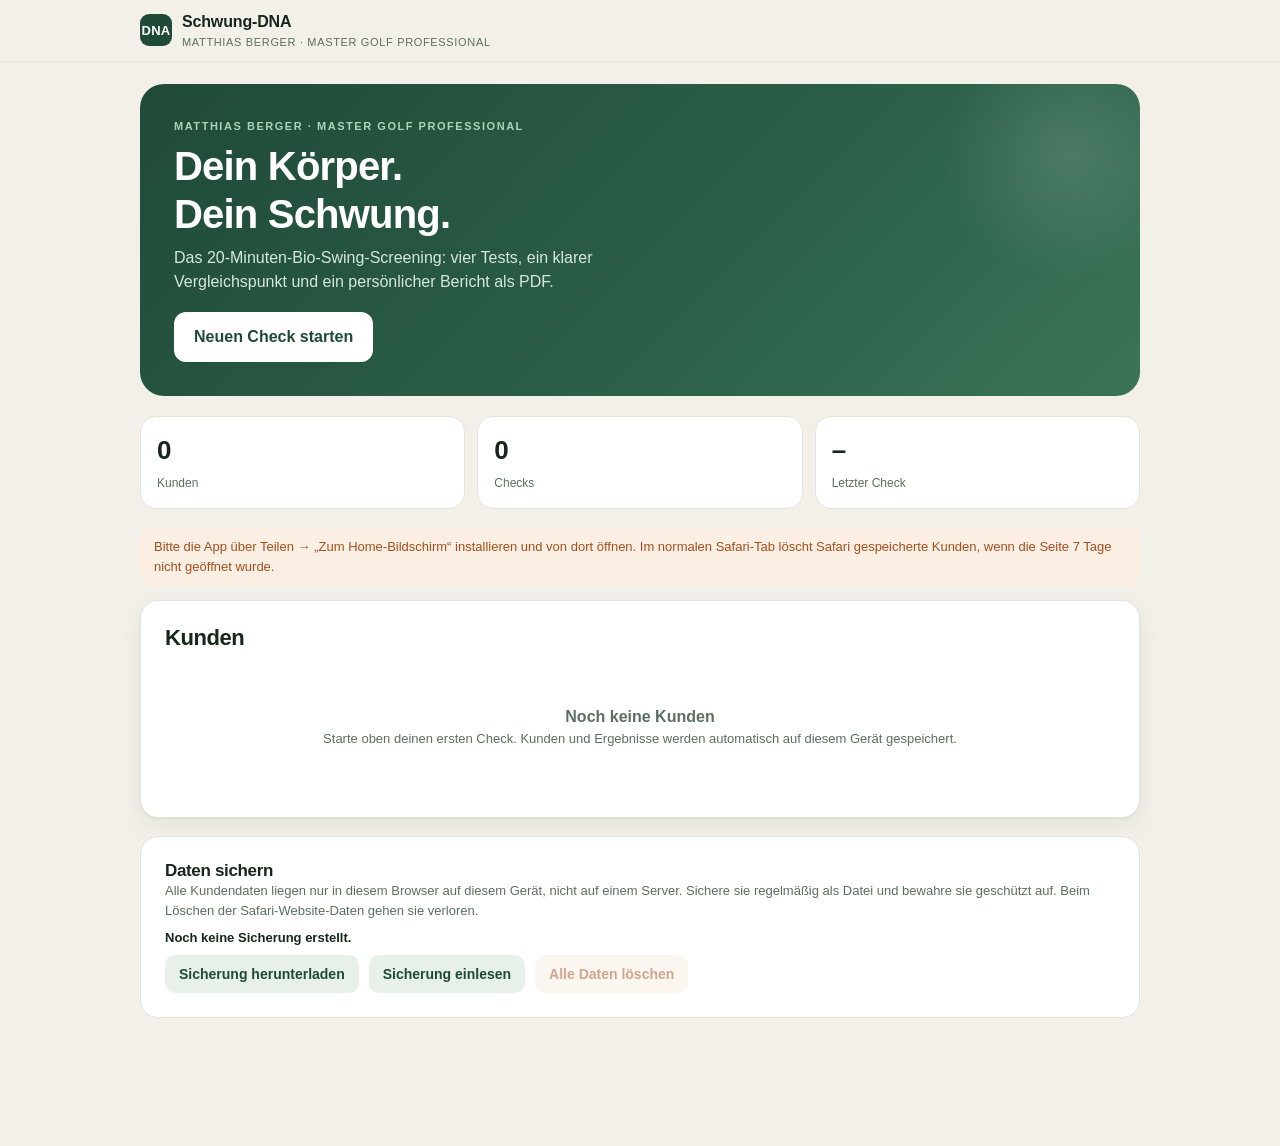
==== commit a1371f1e: "Schwung-DNA v2.18" ====
--- a/schwung-dna/index.html
+++ b/schwung-dna/index.html
@@ -18,7 +18,7 @@
 <body>
 <header class="topbar no-print">
   <div class="topbar-in">
-    <button class="brand" id="brand" aria-label="Zur Startseite"><span class="brand-mark">DNA</span><span>Schwung-DNA<small>Matthias Berger · Golf Professional</small></span></button>
+    <button class="brand" id="brand" aria-label="Zur Startseite"><span class="brand-mark">DNA</span><span>Schwung-DNA<small>Matthias Berger · Master Golf Professional</small></span></button>
     <span class="spacer"></span>
     <span class="save-state" id="savestate" hidden></span>
     <span id="timerslot"></span>
--- a/schwung-dna/css/styles.css
+++ b/schwung-dna/css/styles.css
@@ -26,6 +26,8 @@
 .save-state.warn i{background:var(--warn)}
 .timer{font-variant-numeric:tabular-nums;font-weight:600;font-size:14px;background:#fff;border:1px solid var(--line);border-radius:30px;padding:6px 12px;display:flex;align-items:center;gap:8px;cursor:pointer}
 .timer.over{color:var(--warn);border-color:#e9c9ae}
+.timer.ok{background:#e4f2e8;border-color:#9fcdb0;color:#1d5a3a}.timer.ok .dot{background:#2f9e5f}
+.timer.late{background:#fbe3e1;border-color:#e2a29d;color:#a12a22}.timer.late .dot{background:#d23b32}.timer .delta{font-weight:700}
 .timer .dot{width:8px;height:8px;border-radius:50%;background:var(--faint)}.timer.run .dot{background:#4aa36f;animation:pulse 1.6s infinite}
 @keyframes pulse{50%{opacity:.3}}
 
@@ -170,7 +172,7 @@
 .decision .yes{background:var(--mint)}.decision .yes small{color:var(--green2)}.decision .yes b{font-size:14.5px}
 .decision .no{background:#f6f7f3;border:1px solid var(--line)}.decision .no small{color:var(--muted)}.decision .no p{margin:0;color:var(--muted);font-size:14.5px}
 .ranking{display:grid;gap:6px;margin:6px 0 8px}
-.rank{display:grid;grid-template-columns:28px 150px 1fr auto;gap:12px;align-items:center;border:1px solid var(--line);border-radius:12px;padding:10px 14px;background:#fff}
+.rank{display:grid;grid-template-columns:28px minmax(0,190px) minmax(0,1fr) auto;gap:12px;align-items:center;border:1px solid var(--line);border-radius:12px;padding:10px 14px;background:#fff}
 .rank.on{background:var(--mint);border-color:var(--mint2)}.rank.on b{color:var(--green)}
 .rank .rn{display:grid;place-items:center;width:24px;height:24px;border-radius:50%;background:#dfe5dc;color:var(--muted);font-weight:700;font-size:12px}.rank.on .rn{background:var(--green);color:#fff}
 .rank .rf{font-size:13.5px;color:#33443a}
@@ -226,3 +228,25 @@
   .drill,.week,.photo{break-inside:avoid}
   .cols{grid-template-columns:1fr 1fr}
 }
+/* Einwilligung im Profil-Schritt */
+.field>label.consent{display:flex;gap:12px;align-items:flex-start;font-size:14px;font-weight:400;color:var(--ink,#17261f);background:var(--goldbg);border-radius:12px;padding:12px 14px;margin:0;cursor:pointer}
+.field>label.consent input{width:22px;height:22px;flex:0 0 auto;margin:1px 0 0;accent-color:#1f4a37}
+.field>label.consent b{display:block;margin-bottom:2px}
+#consentbox.attention>label.consent{outline:2px solid var(--warn,#a3501f);outline-offset:2px}
+/* Auswahl „Was wird einzeln verglichen?“: fünf Karten, Titel nie abschneiden */
+.choices.focus5{grid-template-columns:repeat(auto-fill,minmax(165px,1fr))}
+.choice b,.rank b{overflow-wrap:break-word;hyphens:auto;-webkit-hyphens:auto}
+.choice{min-width:0}
+/* Trefferzahlen: Knöpfe dürfen schrumpfen; auf schmalen Bildschirmen untereinander */
+.stepper-num.six button{min-width:0}
+@media(max-width:640px){.grid2.hits{grid-template-columns:1fr}}
+/* Optionale Übungen */
+details.optional-drills{margin-top:14px;border-top:1px solid var(--line);padding-top:10px}
+details.optional-drills>summary{cursor:pointer;font-weight:700;color:var(--green);padding:6px 0}
+/* Datumsfeld darf in schmalen Spalten schrumpfen */
+.grid2>*,.grid3>*{min-width:0}
+input[type=date]{min-width:0;max-width:100%}
+
+.say{margin:12px 0 16px;padding:12px 14px;border-radius:12px;background:#fbf6e8;border-left:4px solid #c9a64a;font-size:15px;line-height:1.5}
+.say b{display:block;font-size:11px;letter-spacing:.08em;text-transform:uppercase;color:#8a6d1f;margin-bottom:4px}
+.offer-note{margin:14px 0 4px;padding:12px 14px;border-radius:12px;background:#fbf6e8;color:#1f2a24;font-weight:700;line-height:1.5}
